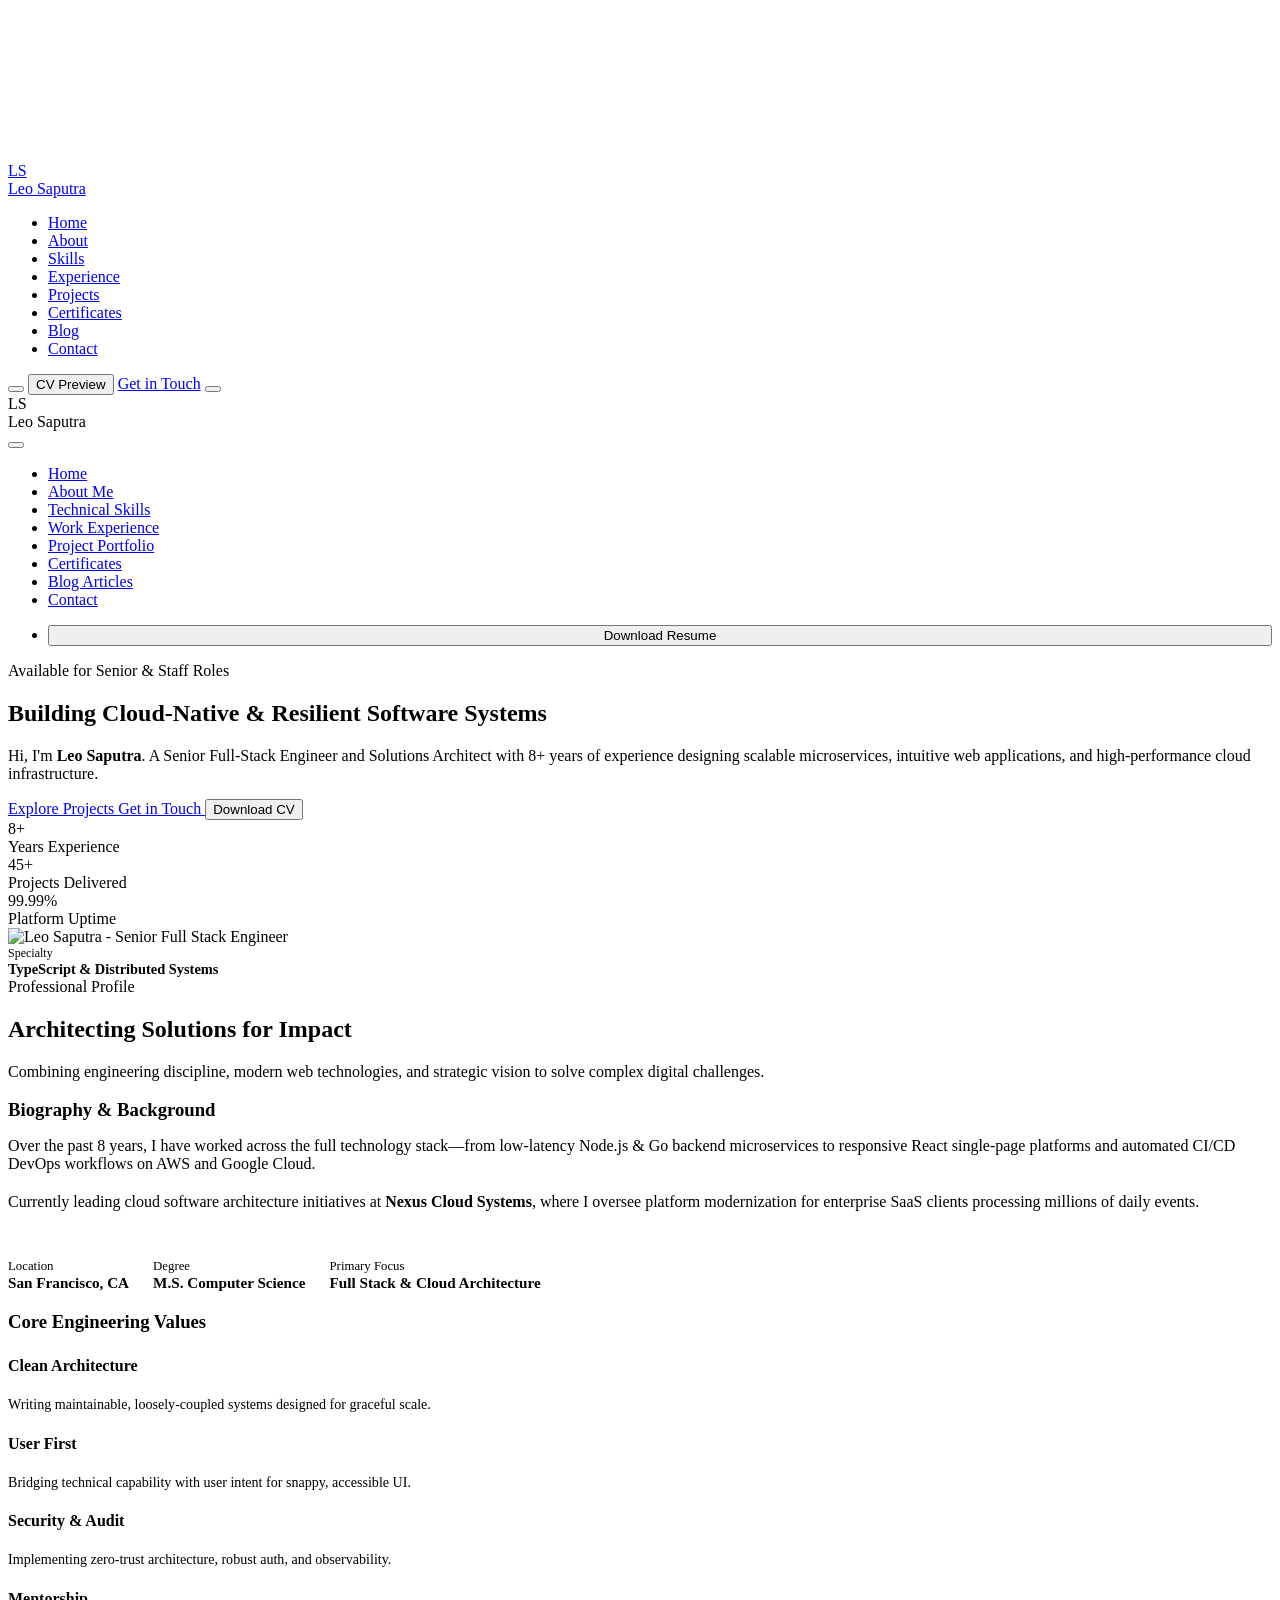
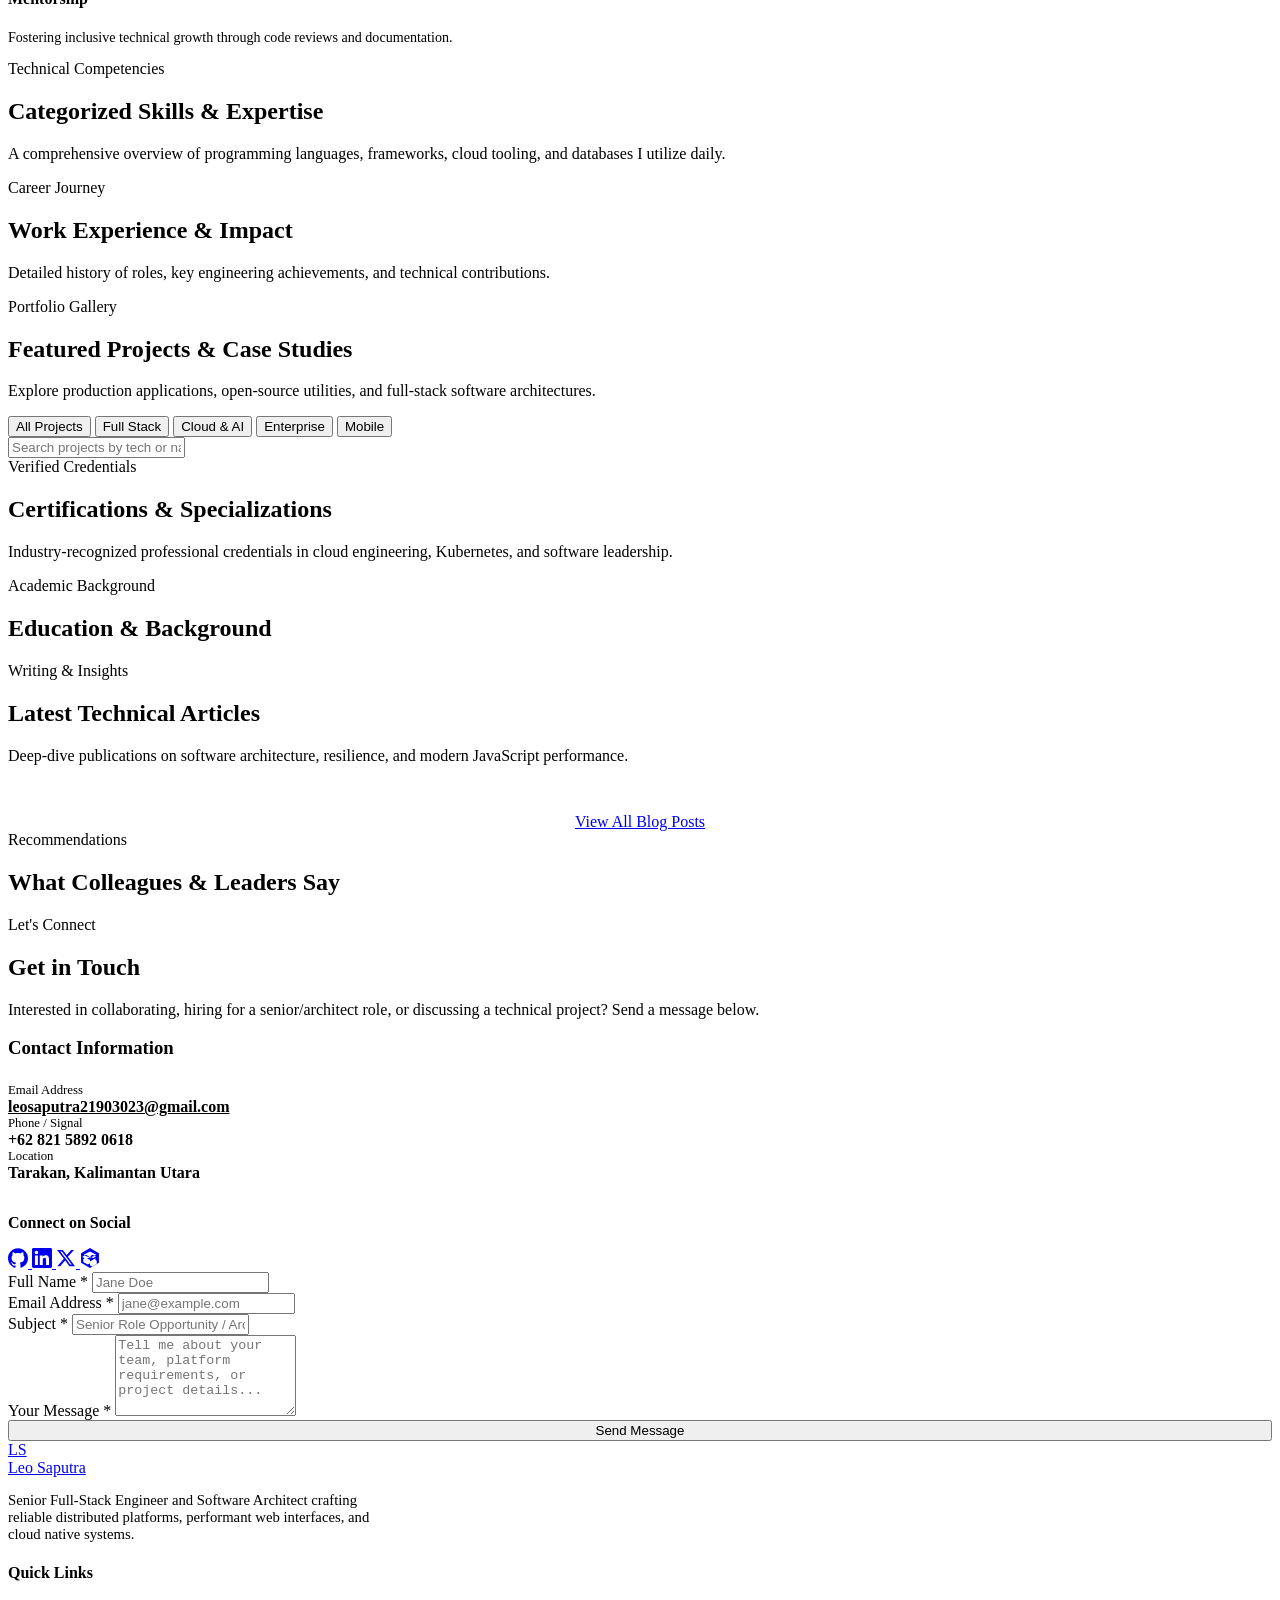
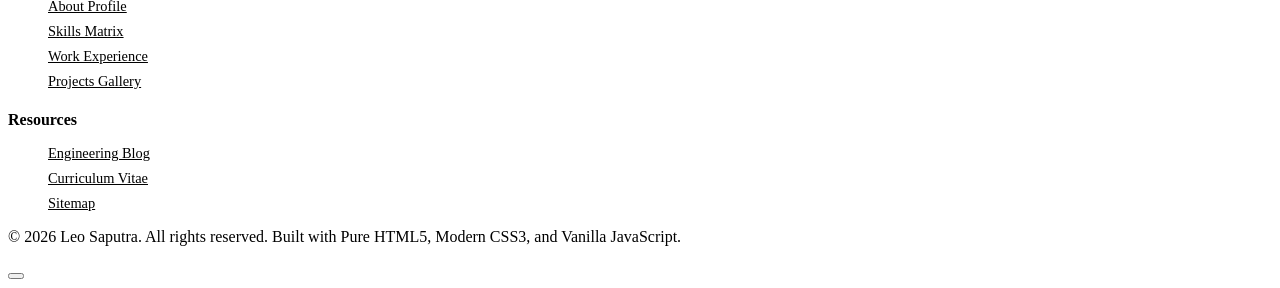
==== index.html @ ad2b2a68 "Add files via upload" ====
<!DOCTYPE html>
<html lang="en">

<head>
  <meta charset="UTF-8" />
  <meta name="viewport" content="width=device-width, initial-scale=1.0" />
  <title>Leo Saputra — Senior Full-Stack Engineer & Solutions Architect</title>

  <meta name="description"
    content="Official professional portfolio of Leo Saputra, Senior Full-Stack Engineer specializing in cloud architecture, TypeScript, React, Node.js, and high-concurrency microservices." />
  <meta name="keywords"
    content="Leo Saputra, Software Architect, Full Stack Developer, TypeScript, React, Node.js, AWS, Cloud Engineer, San Francisco, Portfolio" />
  <meta name="author" content="Leo Saputra" />

  <!-- Open Graph / Social Metadata -->
  <meta property="og:type" content="website" />
  <meta property="og:url" content="https://alexrivera.dev/" />
  <meta property="og:title" content="Leo Saputra — Senior Full-Stack Engineer & Solutions Architect" />
  <meta property="og:description"
    content="Explore technical experience, cloud-native projects, skills matrix, and engineering publications by Leo Saputra." />
  <meta property="og:image"
    content="https://images.unsplash.com/photo-1534528741775-53994a69daeb?auto=format&fit=crop&q=80&w=1200" />

  <!-- Twitter Card Metadata -->
  <meta name="twitter:card" content="summary_large_image" />
  <meta name="twitter:title" content="Leo Saputra — Senior Software Architect" />
  <meta name="twitter:description"
    content="Building resilient cloud-native applications, scalable microservices, and modern web experiences." />

  <!-- Favicon -->
  <link rel="icon" type="image/svg+xml" href="./assets/favicon-DHdA0Glz.svg" />

  <!-- Google Fonts -->
  <link rel="preconnect" href="https://fonts.googleapis.com">
  <link rel="preconnect" href="https://fonts.gstatic.com" crossorigin>
  <link
    href="https://fonts.googleapis.com/css2?family=JetBrains+Mono:wght@400;500;700&family=Plus+Jakarta+Sans:wght@400;500;600;700;800&display=swap"
    rel="stylesheet">

  <!-- Lucide Web Icons -->
  <script src="https://unpkg.com/lucide@latest"></script>

  <!-- Main Stylesheet -->
  <script type="module" crossorigin src="./assets/app-C1uz2vZt.js"></script>
  <link rel="stylesheet" crossorigin href="./assets/app-BwnqIrys.css">
</head>

<body>
  <!-- Ambient Particle Canvas -->
  <canvas id="bg-canvas"></canvas>

  <!-- Navigation Header -->
  <header class="navbar">
    <div class="container nav-container">
      <a href="#home" class="brand-logo">
        <div class="brand-icon">LS</div>
        <span>Leo Saputra</span>
      </a>

      <nav>
        <ul class="nav-links">
          <li><a href="#home" class="nav-link active">Home</a></li>
          <li><a href="#about" class="nav-link">About</a></li>
          <li><a href="#skills" class="nav-link">Skills</a></li>
          <li><a href="#experience" class="nav-link">Experience</a></li>
          <li><a href="#projects" class="nav-link">Projects</a></li>
          <li><a href="#certs" class="nav-link">Certificates</a></li>
          <li><a href="#blog" class="nav-link">Blog</a></li>
          <li><a href="#contact" class="nav-link">Contact</a></li>
        </ul>
      </nav>

      <div class="nav-actions">
        <button class="theme-toggle-btn" id="theme-toggle-btn" aria-label="Toggle Dark/Light Mode">
          <i data-lucide="moon"></i>
        </button>
        <button class="btn btn-outline btn-sm trigger-cv-modal">
          <i data-lucide="file-text"></i> CV Preview
        </button>
        <a href="#contact" class="btn btn-primary btn-sm">Get in Touch</a>
        <button class="mobile-menu-btn" id="mobile-menu-toggle" aria-label="Open Mobile Navigation Menu">
          <i data-lucide="menu"></i>
        </button>
      </div>
    </div>
  </header>

  <!-- Mobile Drawer Menu -->
  <div class="drawer-overlay" id="drawer-overlay"></div>
  <div class="mobile-nav-drawer" id="mobile-nav-drawer">
    <div class="mobile-nav-header">
      <div class="brand-logo">
        <div class="brand-icon">LS</div>
        <span>Leo Saputra</span>
      </div>
      <button class="mobile-menu-btn" id="close-drawer-btn" aria-label="Close Navigation Menu">
        <i data-lucide="x"></i>
      </button>
    </div>

    <ul class="mobile-nav-links">
      <li><a href="#home">Home</a></li>
      <li><a href="#about">About Me</a></li>
      <li><a href="#skills">Technical Skills</a></li>
      <li><a href="#experience">Work Experience</a></li>
      <li><a href="#projects">Project Portfolio</a></li>
      <li><a href="#certs">Certificates</a></li>
      <li><a href="#blog">Blog Articles</a></li>
      <li><a href="#contact">Contact</a></li>
      <li style="margin-top: 1rem;">
        <button class="btn btn-primary trigger-cv-modal" style="width: 100%;">
          <i data-lucide="download"></i> Download Resume
        </button>
      </li>
    </ul>
  </div>

  <!-- Hero Section -->
  <section id="home" class="hero-section">
    <div class="container hero-grid">
      <div class="hero-content">
        <div class="hero-status-pill">
          <span class="status-dot"></span>
          <span>Available for Senior & Staff Roles</span>
        </div>

        <h1 class="hero-headline">
          Building <span class="gradient-text">Cloud-Native</span> & Resilient Software Systems
        </h1>

        <div class="hero-typewriter">
          <span id="hero-typed"></span><span class="typed-caret"></span>
        </div>

        <p class="hero-subtext">
          Hi, I'm <strong>Leo Saputra</strong>. A Senior Full-Stack Engineer and Solutions Architect with 8+ years of
          experience designing scalable microservices, intuitive web applications, and high-performance cloud
          infrastructure.
        </p>

        <div class="hero-cta-group">
          <a href="#projects" class="btn btn-primary">
            <i data-lucide="layers"></i> Explore Projects
          </a>
          <a href="#contact" class="btn btn-secondary">
            <i data-lucide="mail"></i> Get in Touch
          </a>
          <button class="btn btn-outline trigger-cv-modal">
            <i data-lucide="download"></i> Download CV
          </button>
        </div>

        <div class="hero-stats-row">
          <div>
            <div class="stat-item-number">8+</div>
            <div class="stat-item-label">Years Experience</div>
          </div>
          <div>
            <div class="stat-item-number">45+</div>
            <div class="stat-item-label">Projects Delivered</div>
          </div>
          <div>
            <div class="stat-item-number">99.99%</div>
            <div class="stat-item-label">Platform Uptime</div>
          </div>
        </div>
      </div>

      <div class="hero-avatar-wrapper">
        <div class="hero-avatar-card">
          <img src="images/avatar7.jpg" alt="Leo Saputra - Senior Full Stack Engineer" class="hero-avatar-img" />

          <div class="avatar-badge-floating avatar-badge-2">
            <div class="badge-icon" style="background: var(--gradient-emerald);">
              <i data-lucide="code-2"></i>
            </div>
            <div>
              <div style="font-size: 0.75rem; color: var(--text-muted);">Specialty</div>
              <div style="font-size: 0.9rem; font-weight: 700;">TypeScript & Distributed Systems</div>
            </div>
          </div>
        </div>
      </div>
    </div>
  </section>

  <!-- Tech Marquee -->
  <div class="marquee" id="tech-marquee" aria-hidden="true">
    <div class="marquee-track" id="tech-marquee-track"></div>
  </div>

  <!-- About Section -->
  <section id="about" class="section-padding" style="background: var(--bg-surface);">
    <div class="container">
      <div class="section-header">
        <span class="section-tag"><i data-lucide="user"></i> Professional Profile</span>
        <h2>Architecting Solutions for Impact</h2>
        <p>Combining engineering discipline, modern web technologies, and strategic vision to solve complex digital
          challenges.</p>
      </div>

      <div class="about-grid">
        <div class="about-content-card">
          <h3 style="margin-bottom: 1rem;" class="gradient-text">Biography & Background</h3>
          <p style="margin-bottom: 1.25rem;">
            Over the past 8 years, I have worked across the full technology stack—from low-latency Node.js & Go backend
            microservices to responsive React single-page platforms and automated CI/CD DevOps workflows on AWS and
            Google Cloud.
          </p>
          <p style="margin-bottom: 1.5rem;">
            Currently leading cloud software architecture initiatives at <strong>Nexus Cloud Systems</strong>, where I
            oversee platform modernization for enterprise SaaS clients processing millions of daily events.
          </p>

          <div
            style="display: flex; gap: 1.5rem; flex-wrap: wrap; margin-top: 1.5rem; padding-top: 1.5rem; border-top: 1px solid var(--border-subtle);">
            <div>
              <div style="font-size: 0.8rem; color: var(--text-muted);">Location</div>
              <div style="font-size: 0.95rem; font-weight: 600;">San Francisco, CA</div>
            </div>
            <div>
              <div style="font-size: 0.8rem; color: var(--text-muted);">Degree</div>
              <div style="font-size: 0.95rem; font-weight: 600;">M.S. Computer Science</div>
            </div>
            <div>
              <div style="font-size: 0.8rem; color: var(--text-muted);">Primary Focus</div>
              <div style="font-size: 0.95rem; font-weight: 600;">Full Stack & Cloud Architecture</div>
            </div>
          </div>
        </div>

        <div>
          <h3 style="margin-bottom: 1.5rem;">Core Engineering Values</h3>
          <div class="value-cards-grid">
            <div class="value-card">
              <div class="value-card-icon"><i data-lucide="cpu"></i></div>
              <h4>Clean Architecture</h4>
              <p style="font-size: 0.88rem; margin-top: 0.35rem;">Writing maintainable, loosely-coupled systems designed
                for graceful scale.</p>
            </div>
            <div class="value-card">
              <div class="value-card-icon"><i data-lucide="layout"></i></div>
              <h4>User First</h4>
              <p style="font-size: 0.88rem; margin-top: 0.35rem;">Bridging technical capability with user intent for
                snappy, accessible UI.</p>
            </div>
            <div class="value-card">
              <div class="value-card-icon"><i data-lucide="shield-check"></i></div>
              <h4>Security & Audit</h4>
              <p style="font-size: 0.88rem; margin-top: 0.35rem;">Implementing zero-trust architecture, robust auth, and
                observability.</p>
            </div>
            <div class="value-card">
              <div class="value-card-icon"><i data-lucide="book-open"></i></div>
              <h4>Mentorship</h4>
              <p style="font-size: 0.88rem; margin-top: 0.35rem;">Fostering inclusive technical growth through code
                reviews and documentation.</p>
            </div>
          </div>
        </div>
      </div>
    </div>
  </section>

  <!-- Technical Skills Section -->
  <section id="skills" class="section-padding">
    <div class="container">
      <div class="section-header">
        <span class="section-tag"><i data-lucide="terminal"></i> Technical Competencies</span>
        <h2>Categorized Skills & Expertise</h2>
        <p>A comprehensive overview of programming languages, frameworks, cloud tooling, and databases I utilize daily.
        </p>
      </div>

      <div class="skills-categories-grid" id="skills-categories-grid">
        <!-- Rendered dynamically by experience.js -->
      </div>
    </div>
  </section>

  <!-- Work Experience Timeline Section -->
  <section id="experience" class="section-padding" style="background: var(--bg-surface);">
    <div class="container">
      <div class="section-header">
        <span class="section-tag"><i data-lucide="briefcase"></i> Career Journey</span>
        <h2>Work Experience & Impact</h2>
        <p>Detailed history of roles, key engineering achievements, and technical contributions.</p>
      </div>

      <div class="timeline" id="experience-timeline">
        <!-- Rendered dynamically by experience.js -->
      </div>
    </div>
  </section>

  <!-- Projects Gallery Section -->
  <section id="projects" class="section-padding">
    <div class="container">
      <div class="section-header">
        <span class="section-tag"><i data-lucide="layers"></i> Portfolio Gallery</span>
        <h2>Featured Projects & Case Studies</h2>
        <p>Explore production applications, open-source utilities, and full-stack software architectures.</p>
      </div>

      <div class="skills-controls">
        <div class="projects-filter-bar" id="projects-filter-bar">
          <button class="filter-btn active" data-category="All">All Projects</button>
          <button class="filter-btn" data-category="Full Stack">Full Stack</button>
          <button class="filter-btn" data-category="Cloud & AI">Cloud & AI</button>
          <button class="filter-btn" data-category="Enterprise">Enterprise</button>
          <button class="filter-btn" data-category="Mobile">Mobile</button>
        </div>

        <div class="search-box">
          <i data-lucide="search" class="search-icon"></i>
          <input type="text" id="project-search-input" class="search-input"
            placeholder="Search projects by tech or name..." />
        </div>
      </div>

      <div class="projects-grid" id="projects-grid">
        <!-- Rendered dynamically by projects.js -->
      </div>
    </div>
  </section>

  <!-- Certificates Section -->
  <section id="certs" class="section-padding" style="background: var(--bg-surface);">
    <div class="container">
      <div class="section-header">
        <span class="section-tag"><i data-lucide="award"></i> Verified Credentials</span>
        <h2>Certifications & Specializations</h2>
        <p>Industry-recognized professional credentials in cloud engineering, Kubernetes, and software leadership.</p>
      </div>

      <div class="certs-grid" id="certs-grid">
        <!-- Rendered dynamically by experience.js -->
      </div>
    </div>
  </section>

  <!-- Education History Section -->
  <section id="education" class="section-padding">
    <div class="container">
      <div class="section-header">
        <span class="section-tag"><i data-lucide="graduation-cap"></i> Academic Background</span>
        <h2>Education & Background</h2>
      </div>

      <div class="timeline" id="education-grid" style="max-width: 800px;">
        <!-- Rendered dynamically by experience.js -->
      </div>
    </div>
  </section>

  <!-- Blog Articles Section -->
  <section id="blog" class="section-padding" style="background: var(--bg-surface);">
    <div class="container">
      <div class="section-header">
        <span class="section-tag"><i data-lucide="book-open"></i> Writing & Insights</span>
        <h2>Latest Technical Articles</h2>
        <p>Deep-dive publications on software architecture, resilience, and modern JavaScript performance.</p>
      </div>

      <div class="blog-grid" id="blog-grid">
        <!-- Rendered dynamically by blog.js -->
      </div>

      <div style="text-align: center; margin-top: 3rem;">
        <a href="blog.html" class="btn btn-outline">
          View All Blog Posts <i data-lucide="arrow-right"></i>
        </a>
      </div>
    </div>
  </section>

  <!-- Testimonials Section -->
  <section class="section-padding">
    <div class="container">
      <div class="section-header">
        <span class="section-tag"><i data-lucide="message-square"></i> Recommendations</span>
        <h2>What Colleagues & Leaders Say</h2>
      </div>

      <div id="testimonials-container" class="testimonials-slider">
        <!-- Rendered dynamically by main.js -->
      </div>
    </div>
  </section>

  <!-- Contact Section -->
  <section id="contact" class="section-padding" style="background: var(--bg-surface);">
    <div class="container">
      <div class="section-header">
        <span class="section-tag"><i data-lucide="mail"></i> Let's Connect</span>
        <h2>Get in Touch</h2>
        <p>Interested in collaborating, hiring for a senior/architect role, or discussing a technical project? Send a
          message below.</p>
      </div>

      <div class="contact-grid">
        <div class="contact-info-card">
          <h3 style="margin-bottom: 1.5rem;" class="gradient-text">Contact Information</h3>

          <div class="contact-item">
            <div class="contact-icon-box"><i data-lucide="mail"></i></div>
            <div>
              <div style="font-size: 0.8rem; color: var(--text-muted);">Email Address</div>
              <a href="mailto:leosaputra21903023@gmail.com"
                style="font-weight: 600; color: var(--text-primary);">leosaputra21903023@gmail.com</a>
            </div>
          </div>

          <div class="contact-item">
            <div class="contact-icon-box"><i data-lucide="phone"></i></div>
            <div>
              <div style="font-size: 0.8rem; color: var(--text-muted);">Phone / Signal</div>
              <div style="font-weight: 600;">+62 821 5892 0618</div>
            </div>
          </div>

          <div class="contact-item">
            <div class="contact-icon-box"><i data-lucide="map-pin"></i></div>
            <div>
              <div style="font-size: 0.8rem; color: var(--text-muted);">Location</div>
              <div style="font-weight: 600;">Tarakan, Kalimantan Utara</div>
            </div>
          </div>

          <h4 style="margin: 2rem 0 1rem 0;">Connect on Social</h4>
          <div class="footer-socials">
            <a href="https://github.com/alexrivera-dev" target="_blank" rel="noopener noreferrer"
              class="social-icon-btn" aria-label="GitHub Profile">
              <svg xmlns="http://www.w3.org/2000/svg" width="20" height="20" viewBox="0 0 24 24" fill="currentColor"
                aria-hidden="true">
                <path
                  d="M12 .297c-6.63 0-12 5.373-12 12 0 5.303 3.438 9.8 8.205 11.385.6.113.82-.258.82-.577 0-.285-.01-1.04-.015-2.04-3.338.724-4.042-1.61-4.042-1.61C4.422 18.07 3.633 17.7 3.633 17.7c-1.087-.744.084-.729.084-.729 1.205.084 1.838 1.236 1.838 1.236 1.07 1.835 2.809 1.305 3.495.998.108-.776.417-1.305.76-1.605-2.665-.3-5.466-1.332-5.466-5.93 0-1.31.465-2.38 1.235-3.22-.135-.303-.54-1.523.105-3.176 0 0 1.005-.322 3.3 1.23.96-.267 1.98-.399 3-.405 1.02.006 2.04.138 3 .405 2.28-1.552 3.285-1.23 3.285-1.23.645 1.653.24 2.873.12 3.176.765.84 1.23 1.91 1.23 3.22 0 4.61-2.805 5.625-5.475 5.92.42.36.81 1.096.81 2.22 0 1.606-.015 2.896-.015 3.286 0 .315.21.69.825.57C20.565 22.092 24 17.592 24 12.297c0-6.627-5.373-12-12-12" />
              </svg>
            </a>
            <a href="https://linkedin.com/in/alexrivera-architect" target="_blank" rel="noopener noreferrer"
              class="social-icon-btn" aria-label="LinkedIn Profile">
              <svg xmlns="http://www.w3.org/2000/svg" width="20" height="20" viewBox="0 0 24 24" fill="currentColor"
                aria-hidden="true">
                <path
                  d="M20.447 20.452h-3.554v-5.569c0-1.328-.027-3.037-1.852-3.037-1.853 0-2.136 1.445-2.136 2.939v5.667H9.351V9h3.414v1.561h.046c.477-.9 1.637-1.85 3.37-1.85 3.601 0 4.267 2.37 4.267 5.455v6.286zM5.337 7.433c-1.144 0-2.063-.926-2.063-2.065 0-1.138.92-2.063 2.063-2.063 1.14 0 2.064.925 2.064 2.063 0 1.139-.925 2.065-2.064 2.065zm1.782 13.019H3.555V9h3.564v11.452zM22.225 0H1.771C.792 0 0 .774 0 1.729v20.542C0 23.227.792 24 1.771 24h20.451C23.2 24 24 23.227 24 22.271V1.729C24 .774 23.2 0 22.225 0z" />
              </svg>
            </a>
            <a href="https://twitter.com/alexrivera_code" target="_blank" rel="noopener noreferrer"
              class="social-icon-btn" aria-label="Twitter Profile">
              <svg xmlns="http://www.w3.org/2000/svg" width="20" height="20" viewBox="0 0 24 24" fill="currentColor"
                aria-hidden="true">
                <path
                  d="M18.244 2.25h3.308l-7.227 8.26 8.502 11.24H16.17l-5.214-6.817L4.99 21.75H1.68l7.73-8.835L1.254 2.25H8.08l4.713 6.231zm-1.161 17.52h1.833L7.084 4.126H5.117z" />
              </svg>
            </a>
            <a href="https://codepen.io/alexrivera" target="_blank" rel="noopener noreferrer"
              class="social-icon-btn" aria-label="CodePen Profile">
              <svg xmlns="http://www.w3.org/2000/svg" width="20" height="20" viewBox="0 0 24 24" fill="currentColor"
                aria-hidden="true">
                <path
                  d="M12 0l10.727 6.21v11.58L12 24 1.273 17.79V6.21L12 0zm0 4.06L4.52 8.06l2.568 1.5L12 11.56l4.912-2 2.568-1.5L12 4.06zM5.458 12.25L3.9 13.06v3.68l5.464 3.16 2.636-1.54v-4.38L5.458 12.25zm13.084 0l-6.542 3.98v4.38l2.636 1.54 5.464-3.16v-3.68l-1.558-.8zM19.23 10.52l-1.568-.9-2.68-1.55-2.982 1.82 3.63 2.21 3.6-1.58zM7.018 8.07l-2.68 1.55-1.568.9 1.63 1.06 3.63 1.58 3.63-2.21-2.982-1.82z" />
              </svg>
            </a>
          </div>
        </div>

        <div class="contact-form-card">
          <form id="contact-form" novalidate>
            <div class="form-group">
              <label for="contact-name" class="form-label">Full Name *</label>
              <input type="text" id="contact-name" class="form-control" placeholder="Jane Doe" required />
              <div class="form-error-text" id="name-error"></div>
            </div>

            <div class="form-group">
              <label for="contact-email" class="form-label">Email Address *</label>
              <input type="email" id="contact-email" class="form-control" placeholder="jane@example.com" required />
              <div class="form-error-text" id="email-error"></div>
            </div>

            <div class="form-group">
              <label for="contact-subject" class="form-label">Subject *</label>
              <input type="text" id="contact-subject" class="form-control"
                placeholder="Senior Role Opportunity / Architectural Consultation" required />
              <div class="form-error-text" id="subject-error"></div>
            </div>

            <div class="form-group">
              <label for="contact-message" class="form-label">Your Message *</label>
              <textarea id="contact-message" class="form-control" rows="5"
                placeholder="Tell me about your team, platform requirements, or project details..." required></textarea>
              <div class="form-error-text" id="message-error"></div>
            </div>

            <button type="submit" class="btn btn-primary" style="width: 100%;">
              <i data-lucide="send"></i> Send Message
            </button>
          </form>
        </div>
      </div>
    </div>
  </section>

  <!-- Footer -->
  <footer class="footer">
    <div class="container">
      <div class="footer-grid">
        <div>
          <a href="#home" class="brand-logo" style="margin-bottom: 1rem;">
            <div class="brand-icon">LS</div>
            <span>Leo Saputra</span>
          </a>
          <p style="font-size: 0.92rem; max-width: 380px;">
            Senior Full-Stack Engineer and Software Architect crafting reliable distributed platforms, performant web
            interfaces, and cloud native systems.
          </p>
        </div>

        <div>
          <h4 style="margin-bottom: 1rem;">Quick Links</h4>
          <ul style="list-style: none; display: flex; flex-direction: column; gap: 0.5rem; font-size: 0.9rem;">
            <li><a href="#about" style="color: var(--text-secondary);">About Profile</a></li>
            <li><a href="#skills" style="color: var(--text-secondary);">Skills Matrix</a></li>
            <li><a href="#experience" style="color: var(--text-secondary);">Work Experience</a></li>
            <li><a href="#projects" style="color: var(--text-secondary);">Projects Gallery</a></li>
          </ul>
        </div>

        <div>
          <h4 style="margin-bottom: 1rem;">Resources</h4>
          <ul style="list-style: none; display: flex; flex-direction: column; gap: 0.5rem; font-size: 0.9rem;">
            <li><a href="blog.html" style="color: var(--text-secondary);">Engineering Blog</a></li>
            <li><a href="#" class="trigger-cv-modal" style="color: var(--text-secondary);">Curriculum Vitae</a></li>
            <li><a href="sitemap.xml" style="color: var(--text-secondary);">Sitemap</a></li>
          </ul>
        </div>
      </div>

      <div class="footer-bottom">
        <p>© 2026 Leo Saputra. All rights reserved. Built with Pure HTML5, Modern CSS3, and Vanilla JavaScript.</p>
      </div>
    </div>
  </footer>

  <!-- Application Modules -->
  <div id="scroll-progress"></div>
  <button id="back-to-top" aria-label="Back to top"><i data-lucide="arrow-up"></i></button>
  <div id="cursor-glow" aria-hidden="true"></div>
</body>

</html>
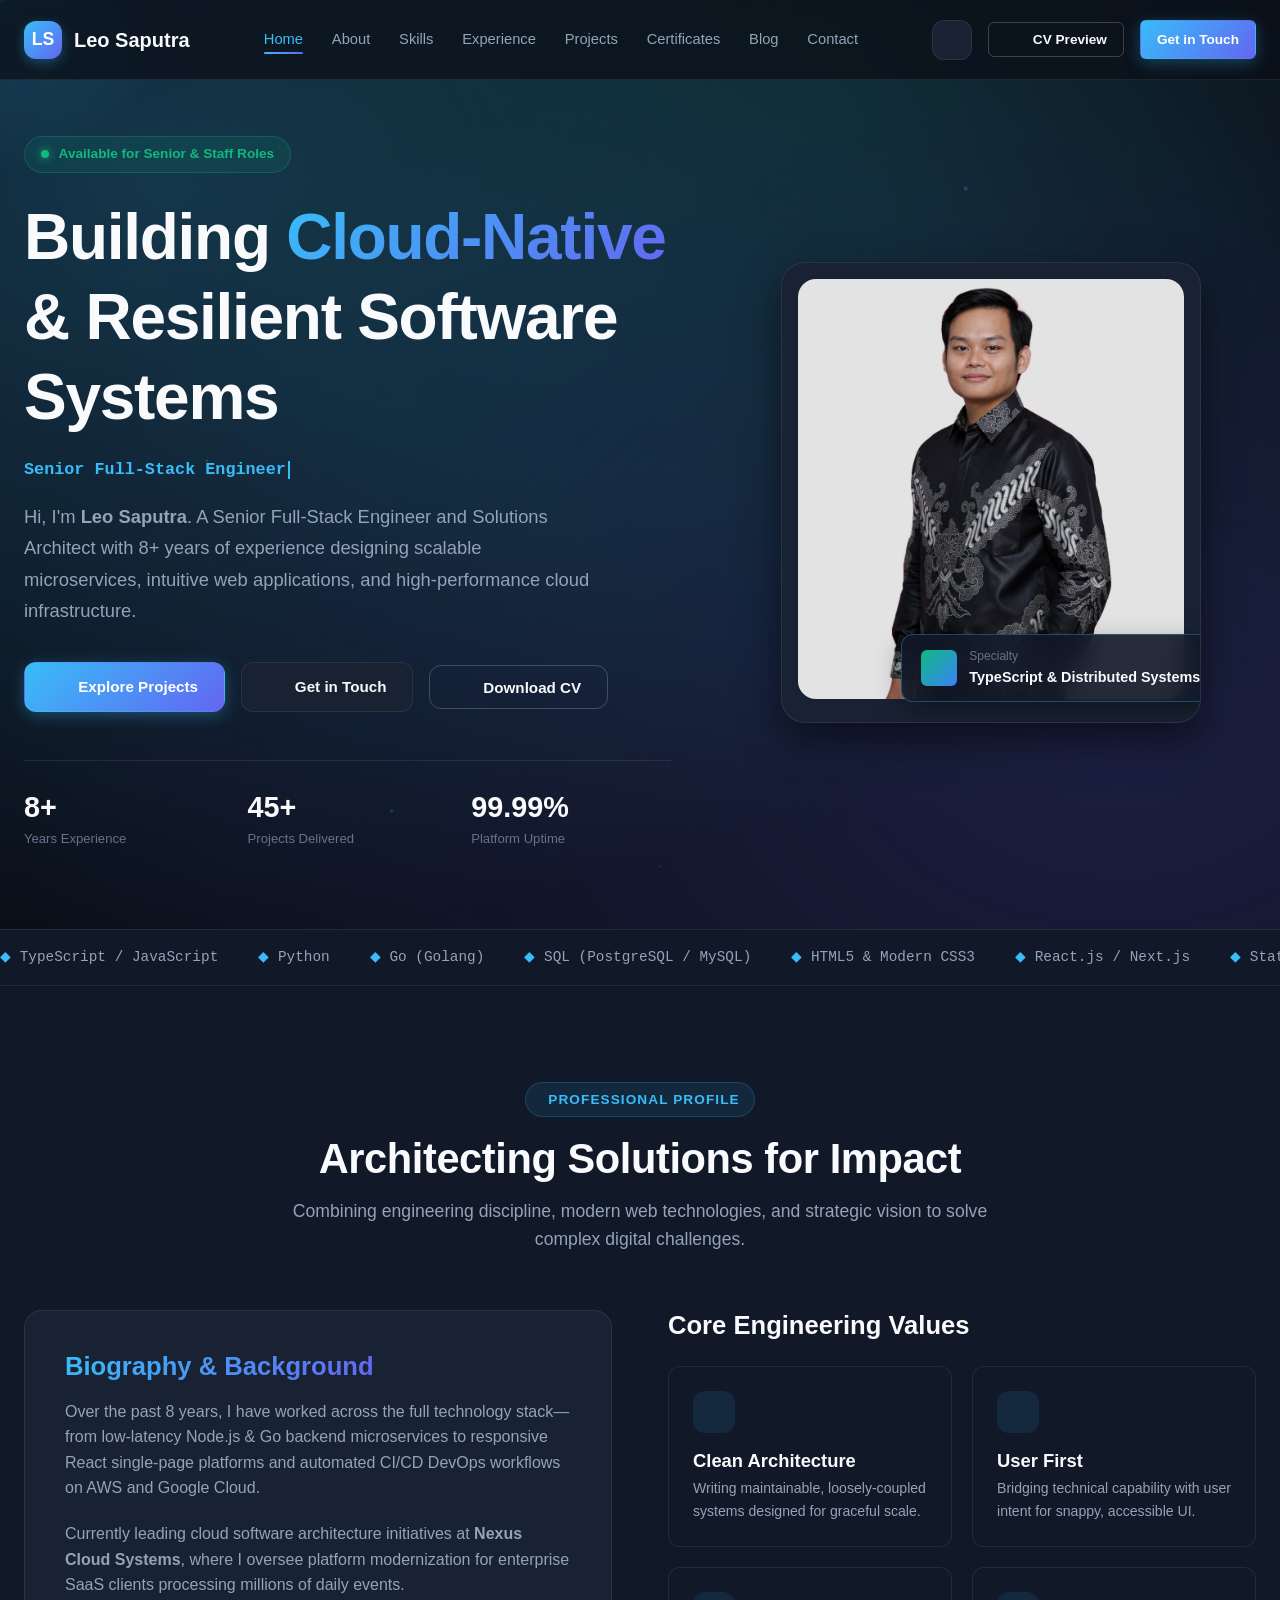
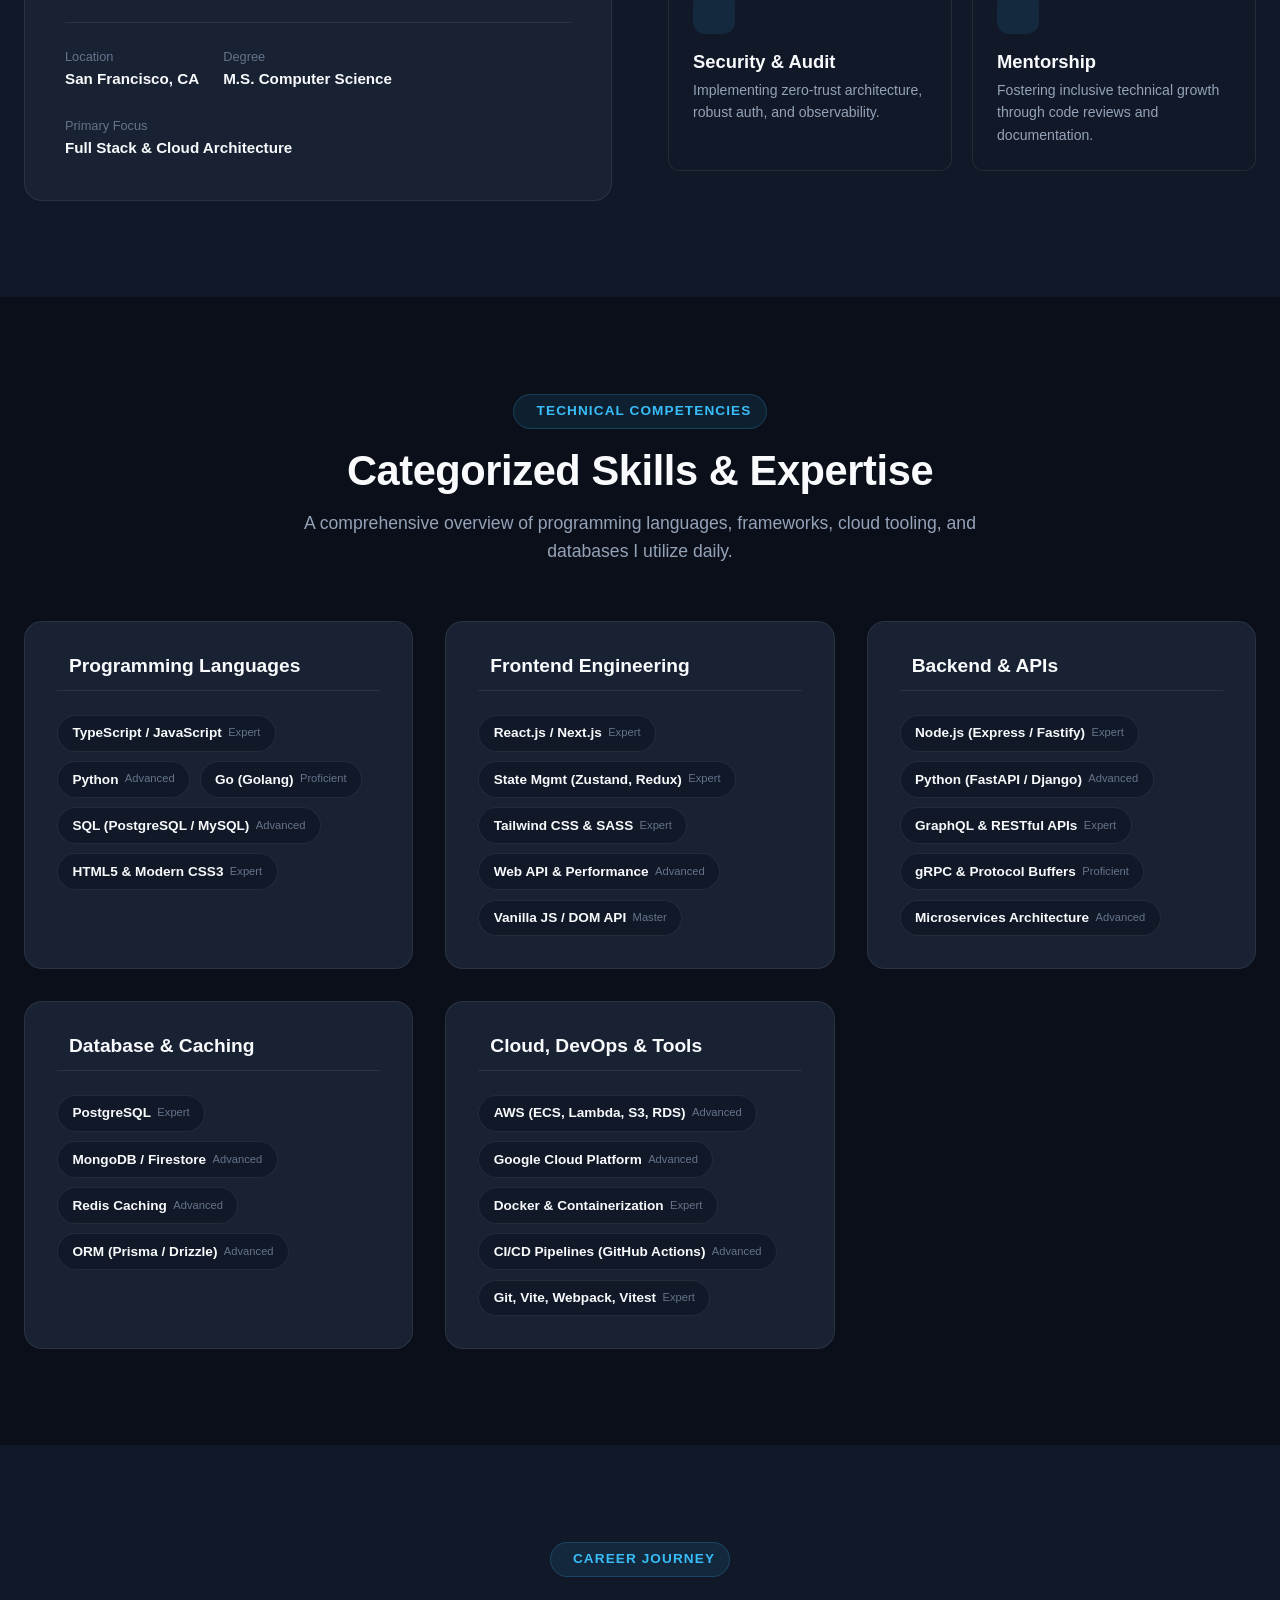
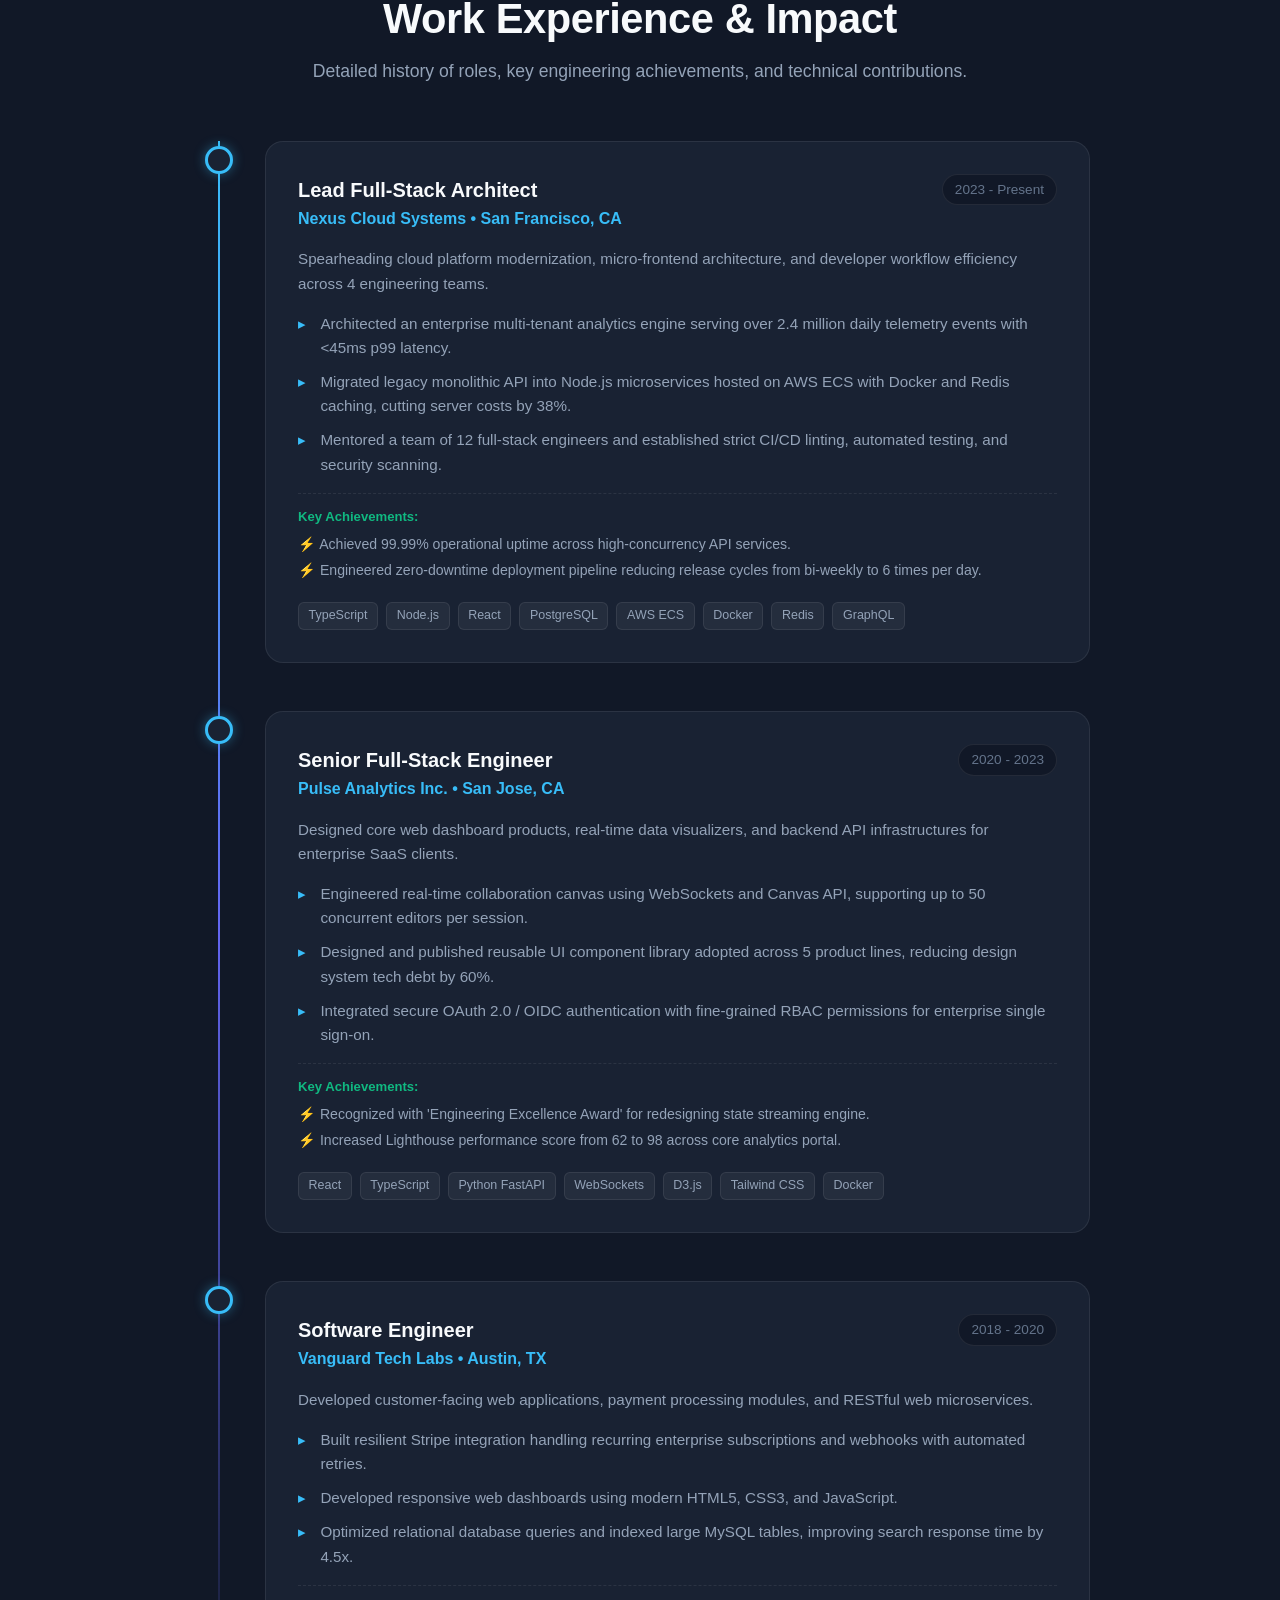
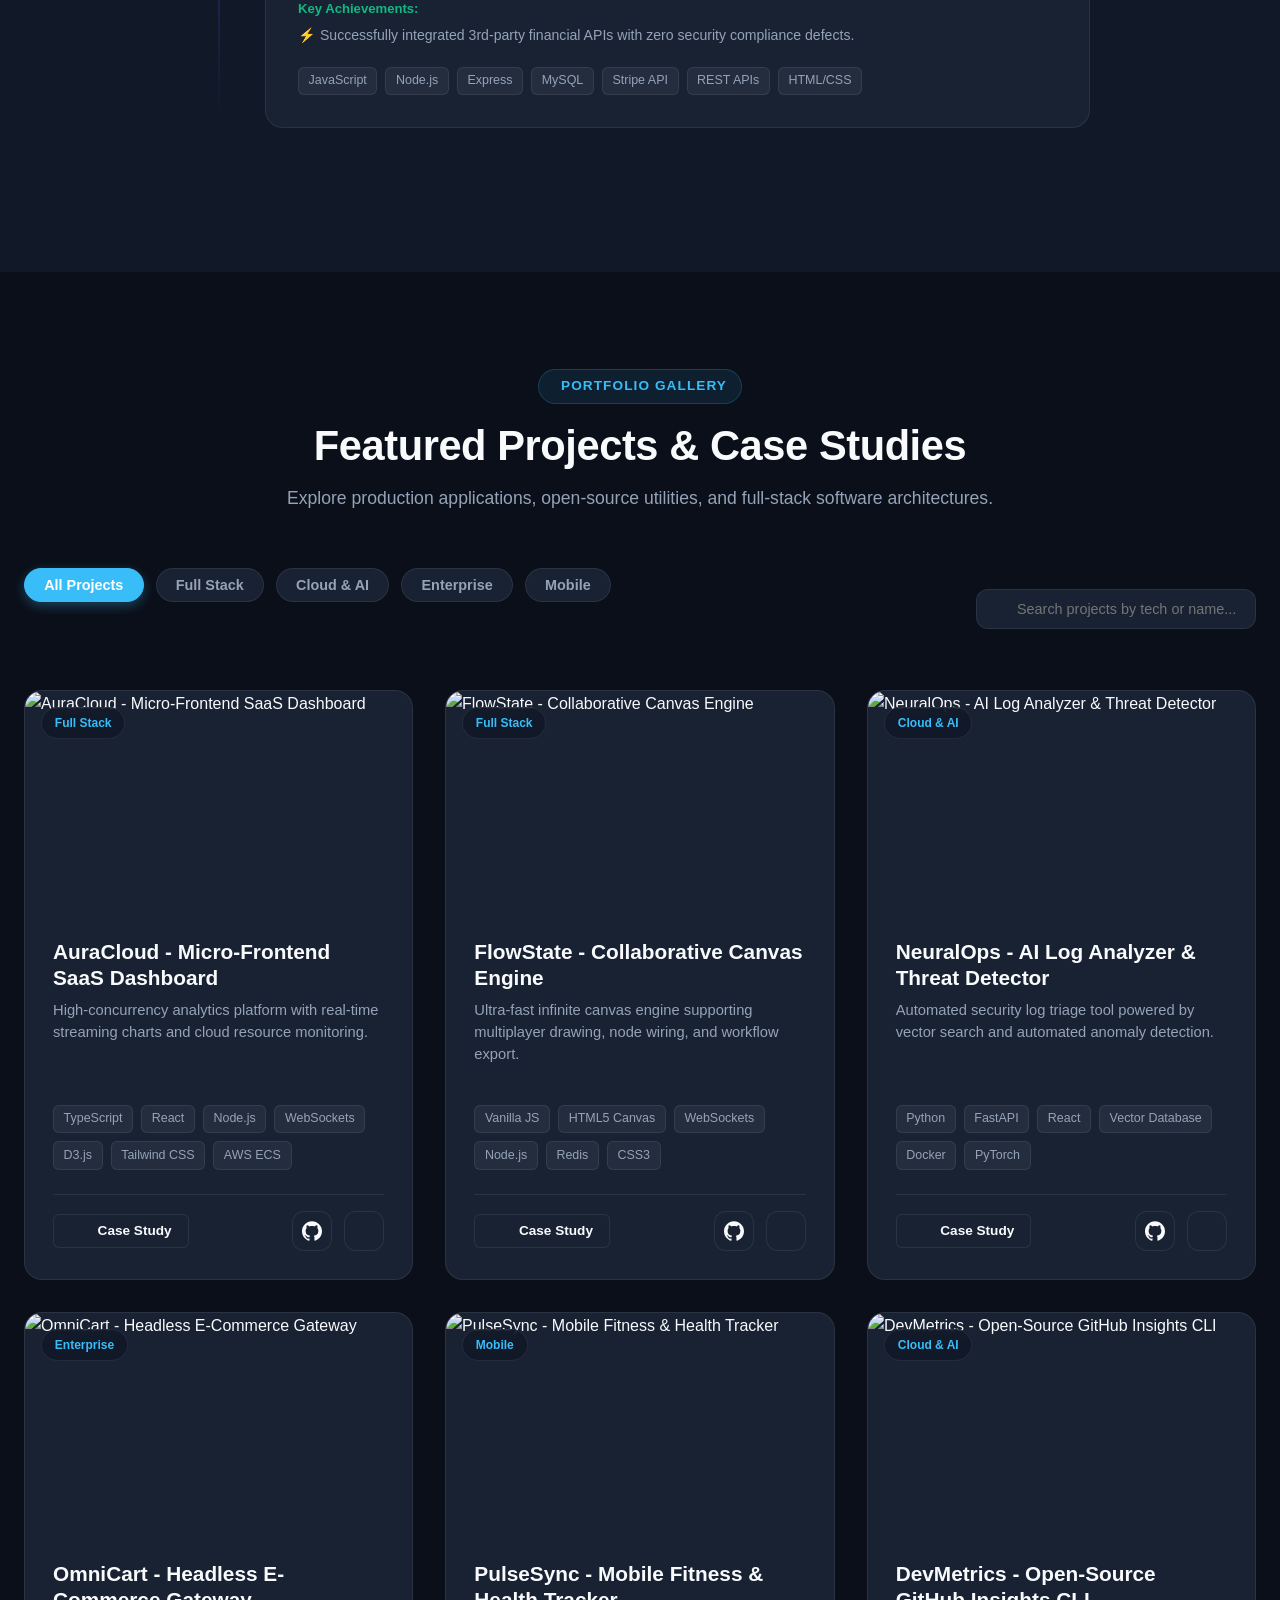
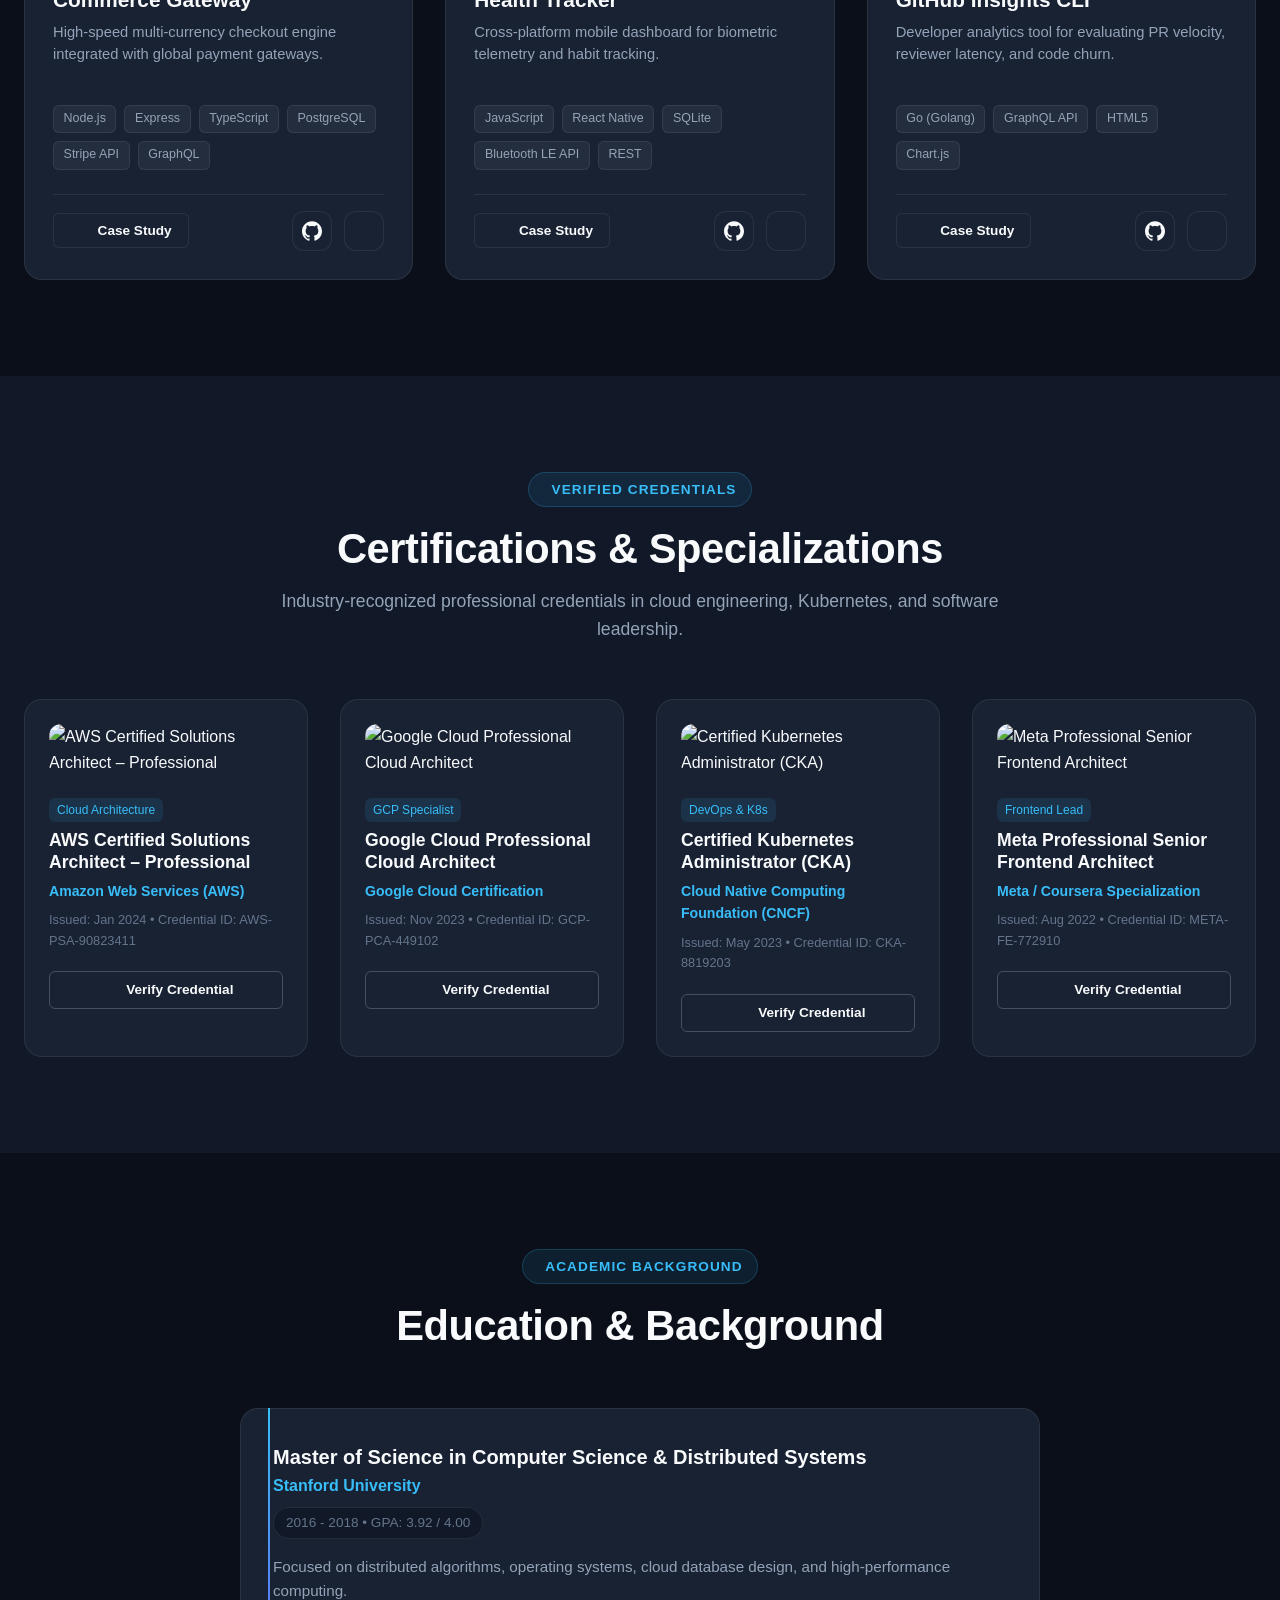
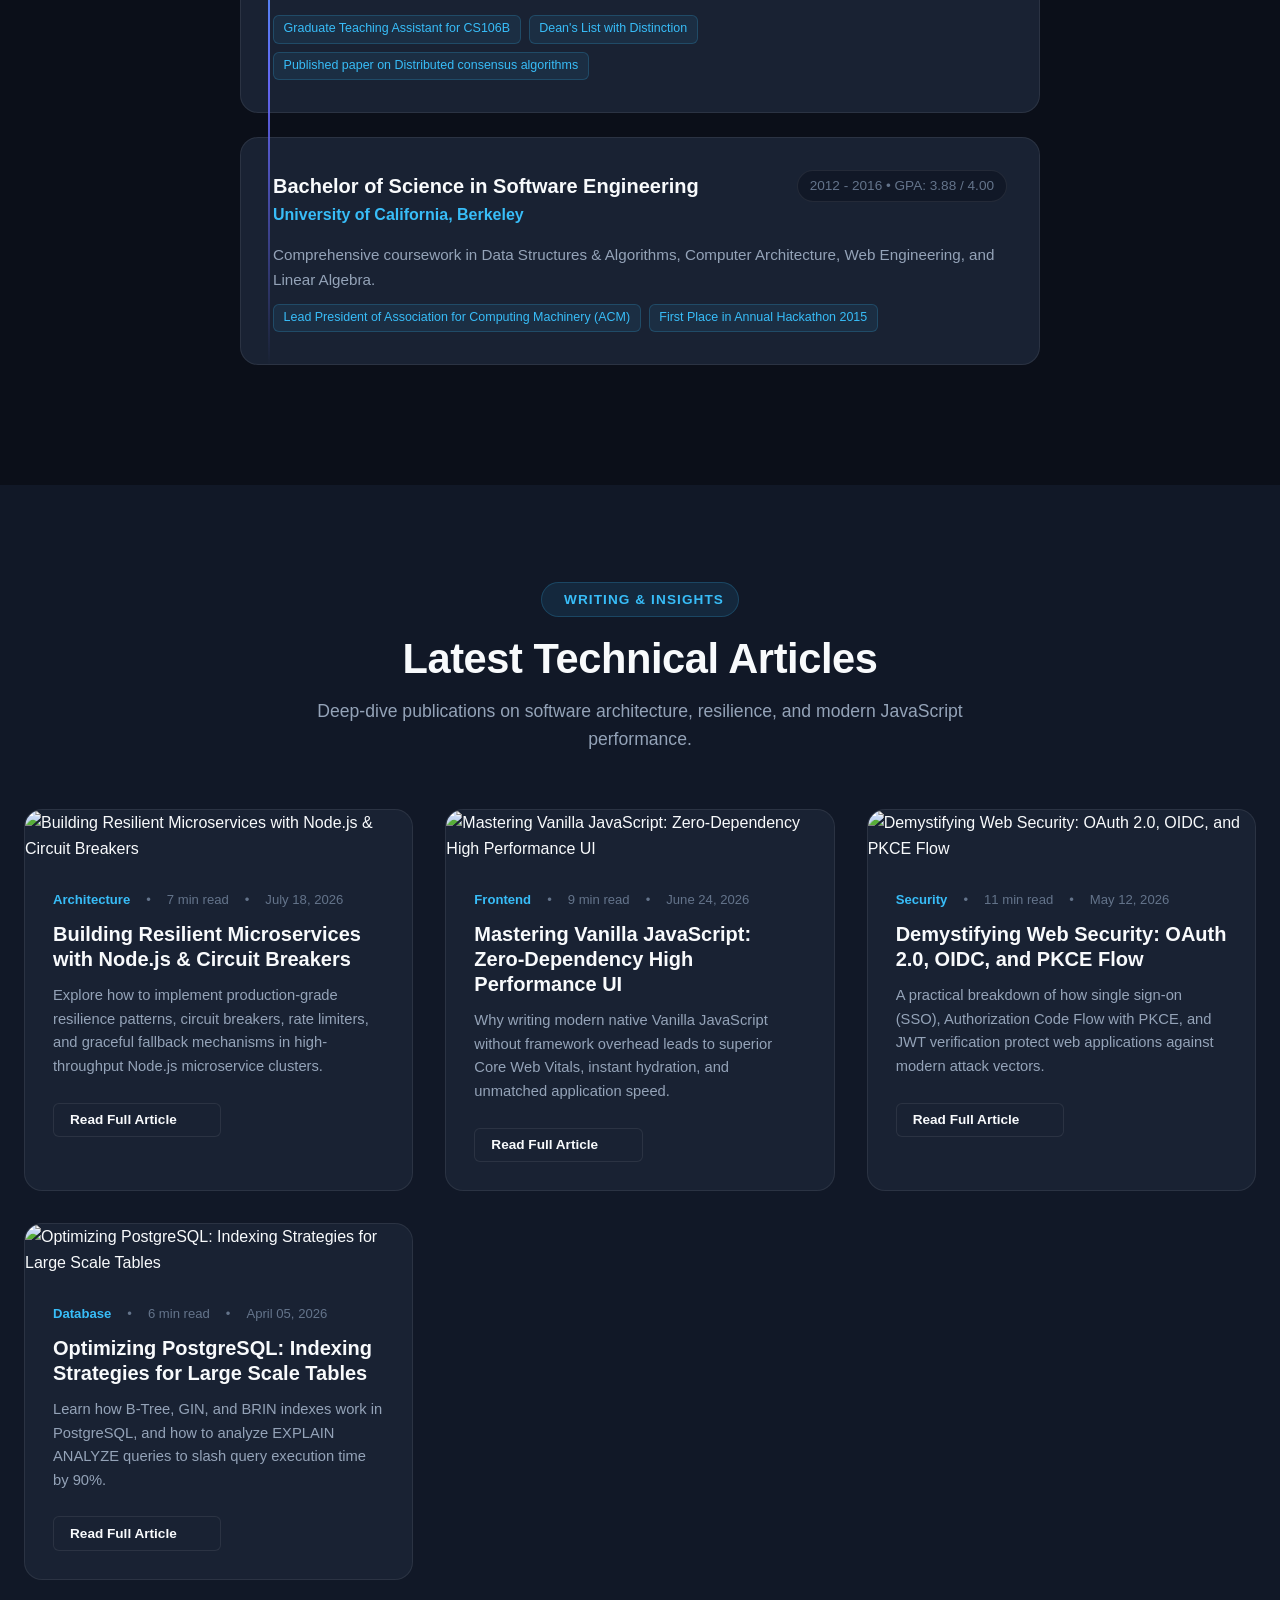
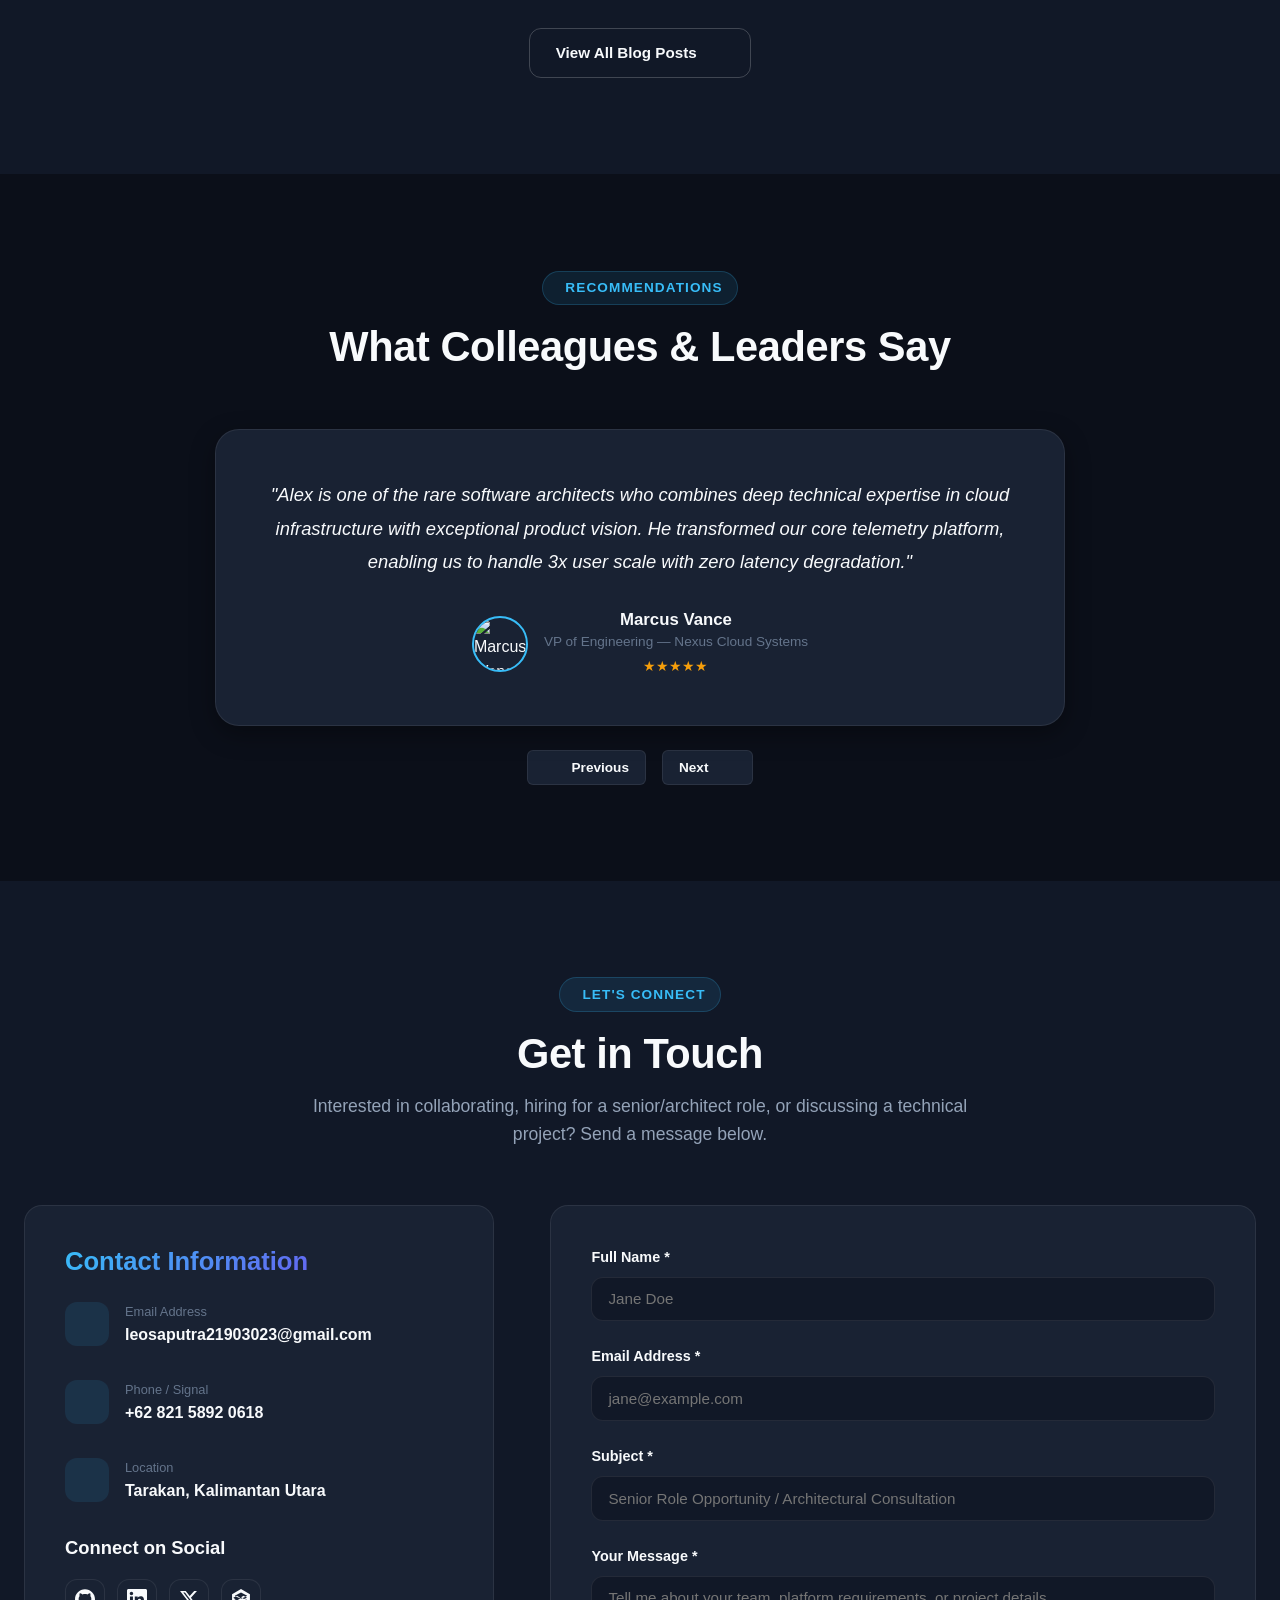
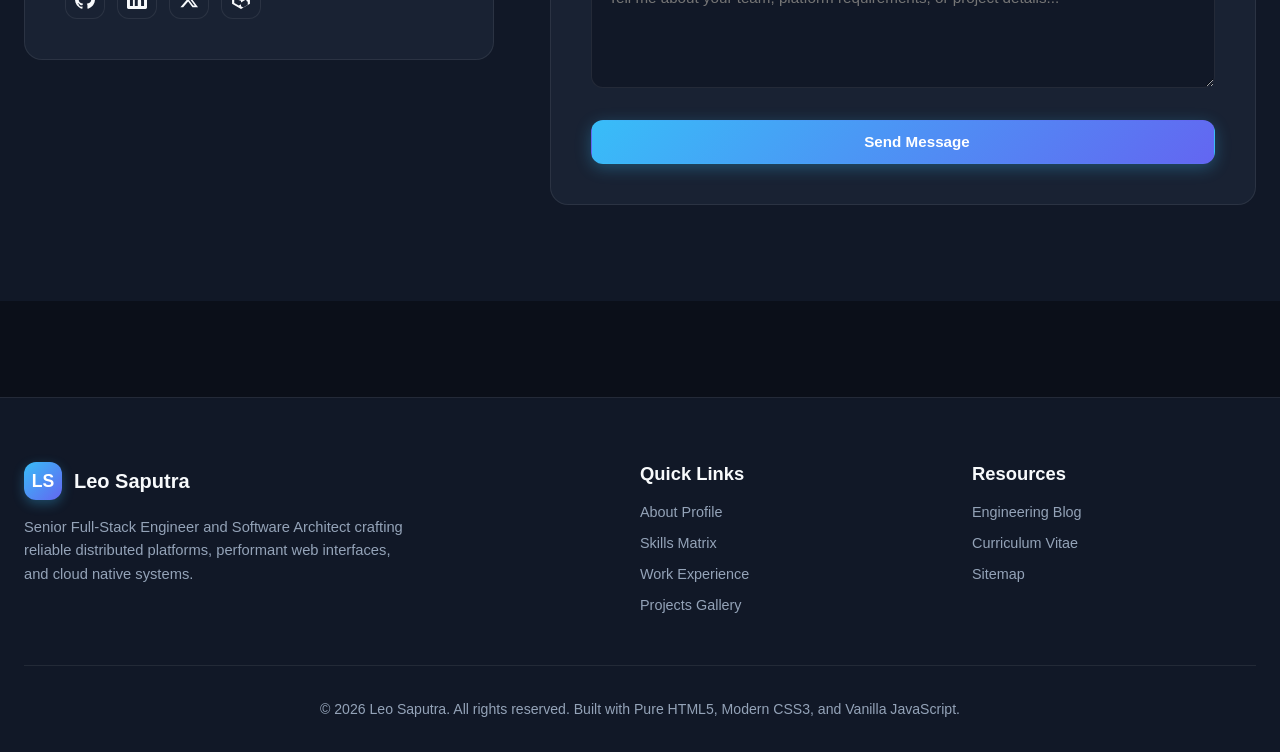
==== commit 064e4e38: "Add files via upload Update detail" ====
--- a/index.html
+++ b/index.html
@@ -14,7 +14,7 @@
 
   <!-- Open Graph / Social Metadata -->
   <meta property="og:type" content="website" />
-  <meta property="og:url" content="https://alexrivera.dev/" />
+  <meta property="og:url" content="https://leosaputra-219.github.io/portfolio/" />
   <meta property="og:title" content="Leo Saputra — Senior Full-Stack Engineer & Solutions Architect" />
   <meta property="og:description"
     content="Explore technical experience, cloud-native projects, skills matrix, and engineering publications by Leo Saputra." />
@@ -41,7 +41,7 @@
   <script src="https://unpkg.com/lucide@latest"></script>
 
   <!-- Main Stylesheet -->
-  <script type="module" crossorigin src="./assets/app-C1uz2vZt.js"></script>
+  <script type="module" crossorigin src="./assets/app-RhUUYE1d.js"></script>
   <link rel="stylesheet" crossorigin href="./assets/app-BwnqIrys.css">
 </head>
 
@@ -429,7 +429,7 @@
 
           <h4 style="margin: 2rem 0 1rem 0;">Connect on Social</h4>
           <div class="footer-socials">
-            <a href="https://github.com/alexrivera-dev" target="_blank" rel="noopener noreferrer"
+            <a href="https://github.com/leosaputra-219" target="_blank" rel="noopener noreferrer"
               class="social-icon-btn" aria-label="GitHub Profile">
               <svg xmlns="http://www.w3.org/2000/svg" width="20" height="20" viewBox="0 0 24 24" fill="currentColor"
                 aria-hidden="true">
@@ -437,7 +437,7 @@
                   d="M12 .297c-6.63 0-12 5.373-12 12 0 5.303 3.438 9.8 8.205 11.385.6.113.82-.258.82-.577 0-.285-.01-1.04-.015-2.04-3.338.724-4.042-1.61-4.042-1.61C4.422 18.07 3.633 17.7 3.633 17.7c-1.087-.744.084-.729.084-.729 1.205.084 1.838 1.236 1.838 1.236 1.07 1.835 2.809 1.305 3.495.998.108-.776.417-1.305.76-1.605-2.665-.3-5.466-1.332-5.466-5.93 0-1.31.465-2.38 1.235-3.22-.135-.303-.54-1.523.105-3.176 0 0 1.005-.322 3.3 1.23.96-.267 1.98-.399 3-.405 1.02.006 2.04.138 3 .405 2.28-1.552 3.285-1.23 3.285-1.23.645 1.653.24 2.873.12 3.176.765.84 1.23 1.91 1.23 3.22 0 4.61-2.805 5.625-5.475 5.92.42.36.81 1.096.81 2.22 0 1.606-.015 2.896-.015 3.286 0 .315.21.69.825.57C20.565 22.092 24 17.592 24 12.297c0-6.627-5.373-12-12-12" />
               </svg>
             </a>
-            <a href="https://linkedin.com/in/alexrivera-architect" target="_blank" rel="noopener noreferrer"
+            <a href="#" target="_blank" rel="noopener noreferrer"
               class="social-icon-btn" aria-label="LinkedIn Profile">
               <svg xmlns="http://www.w3.org/2000/svg" width="20" height="20" viewBox="0 0 24 24" fill="currentColor"
                 aria-hidden="true">
@@ -445,7 +445,7 @@
                   d="M20.447 20.452h-3.554v-5.569c0-1.328-.027-3.037-1.852-3.037-1.853 0-2.136 1.445-2.136 2.939v5.667H9.351V9h3.414v1.561h.046c.477-.9 1.637-1.85 3.37-1.85 3.601 0 4.267 2.37 4.267 5.455v6.286zM5.337 7.433c-1.144 0-2.063-.926-2.063-2.065 0-1.138.92-2.063 2.063-2.063 1.14 0 2.064.925 2.064 2.063 0 1.139-.925 2.065-2.064 2.065zm1.782 13.019H3.555V9h3.564v11.452zM22.225 0H1.771C.792 0 0 .774 0 1.729v20.542C0 23.227.792 24 1.771 24h20.451C23.2 24 24 23.227 24 22.271V1.729C24 .774 23.2 0 22.225 0z" />
               </svg>
             </a>
-            <a href="https://twitter.com/alexrivera_code" target="_blank" rel="noopener noreferrer"
+            <a href="#" target="_blank" rel="noopener noreferrer"
               class="social-icon-btn" aria-label="Twitter Profile">
               <svg xmlns="http://www.w3.org/2000/svg" width="20" height="20" viewBox="0 0 24 24" fill="currentColor"
                 aria-hidden="true">
@@ -453,7 +453,7 @@
                   d="M18.244 2.25h3.308l-7.227 8.26 8.502 11.24H16.17l-5.214-6.817L4.99 21.75H1.68l7.73-8.835L1.254 2.25H8.08l4.713 6.231zm-1.161 17.52h1.833L7.084 4.126H5.117z" />
               </svg>
             </a>
-            <a href="https://codepen.io/alexrivera" target="_blank" rel="noopener noreferrer"
+            <a href="#" target="_blank" rel="noopener noreferrer"
               class="social-icon-btn" aria-label="CodePen Profile">
               <svg xmlns="http://www.w3.org/2000/svg" width="20" height="20" viewBox="0 0 24 24" fill="currentColor"
                 aria-hidden="true">
--- a/assets/app-BwnqIrys.css
+++ b/assets/app-BwnqIrys.css
@@ -0,0 +1 @@
+:root{--bg-main: #0b0f19;--bg-surface: #111827;--bg-card: #192233;--bg-card-hover: #212c42;--bg-elevated: #26334d;--bg-modal: #131b2a;--accent-primary: #38bdf8;--accent-primary-hover: #0284c7;--accent-indigo: #6366f1;--accent-emerald: #10b981;--accent-amber: #f59e0b;--accent-rose: #f43f5e;--gradient-brand: linear-gradient(135deg, #38bdf8 0%, #6366f1 100%);--gradient-emerald: linear-gradient(135deg, #10b981 0%, #3b82f6 100%);--gradient-glow: radial-gradient(circle at center, rgba(56, 189, 248, .12) 0%, rgba(11, 15, 25, 0) 70%);--text-primary: #f8fafc;--text-secondary: #94a3b8;--text-muted: #64748b;--text-accent: #38bdf8;--border-subtle: rgba(255, 255, 255, .08);--border-hover: rgba(56, 189, 248, .3);--border-focus: rgba(56, 189, 248, .6);--shadow-sm: 0 2px 8px rgba(0, 0, 0, .2);--shadow-md: 0 8px 24px rgba(0, 0, 0, .35);--shadow-lg: 0 16px 40px rgba(0, 0, 0, .5);--shadow-glow: 0 0 25px rgba(56, 189, 248, .25);--radius-sm: 6px;--radius-md: 12px;--radius-lg: 18px;--radius-xl: 24px;--radius-full: 9999px;--font-family: "Plus Jakarta Sans", -apple-system, BlinkMacSystemFont, "Segoe UI", Roboto, sans-serif;--font-mono: "JetBrains Mono", monospace;--transition-fast: .2s cubic-bezier(.4, 0, .2, 1);--transition-normal: .3s cubic-bezier(.4, 0, .2, 1);--transition-slow: .5s cubic-bezier(.4, 0, .2, 1);--header-height: 80px;--max-width: 1280px}body.light-theme{--bg-main: #f8fafc;--bg-surface: #ffffff;--bg-card: #f1f5f9;--bg-card-hover: #e2e8f0;--bg-elevated: #cbd5e1;--bg-modal: #ffffff;--text-primary: #0f172a;--text-secondary: #334155;--text-muted: #64748b;--text-accent: #0284c7;--border-subtle: rgba(0, 0, 0, .1);--border-hover: rgba(2, 132, 199, .4);--shadow-md: 0 8px 24px rgba(0, 0, 0, .08);--shadow-lg: 0 16px 40px rgba(0, 0, 0, .12)}*,*:before,*:after{box-sizing:border-box;margin:0;padding:0}html{scroll-behavior:smooth;font-size:16px}body{font-family:var(--font-family);background-color:var(--bg-main);color:var(--text-primary);line-height:1.6;overflow-x:hidden;-webkit-font-smoothing:antialiased;-moz-osx-font-smoothing:grayscale}#bg-canvas{position:fixed;top:0;left:0;width:100vw;height:100vh;pointer-events:none;z-index:0;opacity:.45}.container{width:100%;max-width:var(--max-width);margin:0 auto;padding:0 1.5rem;position:relative;z-index:1}h1,h2,h3,h4,h5,h6{color:var(--text-primary);font-weight:700;line-height:1.25}h1{font-size:clamp(2.5rem,5vw,4rem);letter-spacing:-.02em}h2{font-size:clamp(1.8rem,3.5vw,2.6rem);letter-spacing:-.01em}h3{font-size:clamp(1.25rem,2vw,1.6rem)}h4{font-size:1.15rem}p{color:var(--text-secondary)}a{color:var(--accent-primary);text-decoration:none;transition:color var(--transition-fast)}a:hover{color:var(--accent-primary-hover)}.gradient-text{background:var(--gradient-brand);-webkit-background-clip:text;-webkit-text-fill-color:transparent;display:inline-block}.section-tag{display:inline-flex;align-items:center;gap:.5rem;font-size:.85rem;font-weight:600;text-transform:uppercase;letter-spacing:.08em;color:var(--accent-primary);background:#38bdf81a;padding:.35rem .9rem;border-radius:var(--radius-full);border:1px solid rgba(56,189,248,.2);margin-bottom:1rem}.section-header{text-align:center;max-width:720px;margin:0 auto 3.5rem}.section-header p{margin-top:.75rem;font-size:1.1rem}.btn{display:inline-flex;align-items:center;justify-content:center;gap:.6rem;font-family:var(--font-family);font-size:.95rem;font-weight:600;padding:.75rem 1.6rem;border-radius:var(--radius-md);cursor:pointer;border:1px solid transparent;transition:all var(--transition-normal);white-space:nowrap;-webkit-user-select:none;user-select:none}.btn i,.btn svg{width:18px;height:18px}.btn-primary{background:var(--gradient-brand);color:#fff;box-shadow:0 4px 16px #38bdf84d}.btn-primary:hover{transform:translateY(-2px);box-shadow:0 8px 24px #38bdf873;color:#fff}.btn-secondary{background:var(--bg-card);color:var(--text-primary);border-color:var(--border-subtle)}.btn-secondary:hover{background:var(--bg-card-hover);border-color:var(--border-hover);color:var(--accent-primary);transform:translateY(-2px)}.btn-outline{background:transparent;color:var(--text-primary);border-color:#fff3}.btn-outline:hover{background:#ffffff0d;border-color:var(--accent-primary);color:var(--accent-primary);transform:translateY(-2px)}.btn-sm{padding:.45rem 1rem;font-size:.85rem;border-radius:var(--radius-sm)}.navbar{position:fixed;top:0;left:0;width:100%;height:var(--header-height);z-index:100;transition:all var(--transition-normal);background:#0b0f19bf;backdrop-filter:blur(16px);-webkit-backdrop-filter:blur(16px);border-bottom:1px solid var(--border-subtle)}.navbar.scrolled{height:70px;background:#0b0f19eb;box-shadow:var(--shadow-md)}.nav-container{display:flex;align-items:center;justify-content:space-between;height:100%}.brand-logo{display:flex;align-items:center;gap:.75rem;font-size:1.25rem;font-weight:800;color:var(--text-primary);text-decoration:none}.brand-icon{width:38px;height:38px;border-radius:var(--radius-md);background:var(--gradient-brand);display:flex;align-items:center;justify-content:center;color:#fff;font-weight:800;font-size:1.1rem;box-shadow:0 4px 12px #38bdf84d}.nav-links{display:flex;align-items:center;gap:1.8rem;list-style:none}.nav-link{color:var(--text-secondary);font-size:.92rem;font-weight:500;transition:color var(--transition-fast);position:relative;padding:.4rem 0}.nav-link:hover,.nav-link.active{color:var(--accent-primary)}.nav-link.active:after{content:"";position:absolute;bottom:0;left:0;width:100%;height:2px;background:var(--gradient-brand);border-radius:var(--radius-full)}.nav-actions{display:flex;align-items:center;gap:1rem}.theme-toggle-btn{background:var(--bg-card);border:1px solid var(--border-subtle);color:var(--text-primary);width:40px;height:40px;border-radius:var(--radius-md);display:flex;align-items:center;justify-content:center;cursor:pointer;transition:all var(--transition-fast)}.theme-toggle-btn:hover{background:var(--bg-card-hover);border-color:var(--border-hover);color:var(--accent-primary)}.mobile-menu-btn{display:none;background:transparent;border:none;color:var(--text-primary);font-size:1.5rem;cursor:pointer}.mobile-nav-drawer{position:fixed;top:0;right:-100%;width:80%;max-width:320px;height:100vh;background:var(--bg-surface);z-index:150;padding:2rem 1.5rem;display:flex;flex-direction:column;box-shadow:var(--shadow-lg);transition:right var(--transition-normal);border-left:1px solid var(--border-subtle)}.mobile-nav-drawer.open{right:0}.mobile-nav-header{display:flex;align-items:center;justify-content:space-between;margin-bottom:2rem;padding-bottom:1rem;border-bottom:1px solid var(--border-subtle)}.mobile-nav-links{list-style:none;display:flex;flex-direction:column;gap:1.25rem}.mobile-nav-links a{color:var(--text-primary);font-size:1.1rem;font-weight:600}.drawer-overlay{position:fixed;top:0;left:0;width:100vw;height:100vh;background:#0009;-webkit-backdrop-filter:blur(4px);backdrop-filter:blur(4px);z-index:140;opacity:0;pointer-events:none;transition:opacity var(--transition-normal)}.drawer-overlay.active{opacity:1;pointer-events:auto}.hero-section{padding-top:calc(var(--header-height) + 3.5rem);padding-bottom:5rem;min-height:100vh;display:flex;align-items:center;position:relative}.hero-grid{display:grid;grid-template-columns:1.1fr .9fr;gap:3.5rem;align-items:center}.hero-status-pill{display:inline-flex;align-items:center;gap:.6rem;background:#10b9811a;border:1px solid rgba(16,185,129,.25);padding:.4rem 1rem;border-radius:var(--radius-full);font-size:.85rem;font-weight:600;color:var(--accent-emerald);margin-bottom:1.5rem}.status-dot{width:8px;height:8px;border-radius:50%;background:var(--accent-emerald);box-shadow:0 0 10px var(--accent-emerald);animation:pulseDot 2s infinite}@keyframes pulseDot{0%,to{opacity:1;transform:scale(1)}50%{opacity:.4;transform:scale(1.3)}}.hero-headline{margin-bottom:1.25rem}.hero-subtext{font-size:1.15rem;color:var(--text-secondary);margin-bottom:2.25rem;max-width:580px;line-height:1.7}.hero-cta-group{display:flex;align-items:center;gap:1rem;flex-wrap:wrap;margin-bottom:3rem}.hero-stats-row{display:grid;grid-template-columns:repeat(3,1fr);gap:1.5rem;padding-top:2rem;border-top:1px solid var(--border-subtle)}.stat-item-number{font-size:1.8rem;font-weight:800;color:var(--text-primary);line-height:1}.stat-item-label{font-size:.82rem;color:var(--text-muted);margin-top:.35rem;font-weight:500}.hero-avatar-wrapper{position:relative;display:flex;justify-content:center;align-items:center}.hero-avatar-card{position:relative;width:100%;max-width:420px;border-radius:var(--radius-xl);background:var(--bg-card);border:1px solid var(--border-subtle);padding:1rem;box-shadow:var(--shadow-lg);overflow:hidden}.hero-avatar-img{width:100%;height:420px;object-fit:cover;border-radius:var(--radius-lg);filter:brightness(.95) contrast(1.05)}.avatar-badge-floating{position:absolute;background:#111827e6;-webkit-backdrop-filter:blur(12px);backdrop-filter:blur(12px);border:1px solid var(--border-hover);padding:.75rem 1.2rem;border-radius:var(--radius-md);display:flex;align-items:center;gap:.75rem;box-shadow:var(--shadow-md);z-index:5}.avatar-badge-2{bottom:20px;right:-20px}.badge-icon{width:36px;height:36px;border-radius:var(--radius-sm);background:var(--gradient-brand);display:flex;align-items:center;justify-content:center;color:#fff}.section-padding{padding:6rem 0}.about-grid{display:grid;grid-template-columns:1fr 1fr;gap:3.5rem;align-items:start}.about-content-card{background:var(--bg-card);border:1px solid var(--border-subtle);border-radius:var(--radius-lg);padding:2.5rem}.about-tabs{display:flex;gap:.5rem;margin-bottom:2rem;border-bottom:1px solid var(--border-subtle);padding-bottom:.75rem}.about-tab-btn{background:transparent;border:none;color:var(--text-muted);font-size:.95rem;font-weight:600;padding:.5rem 1rem;cursor:pointer;border-radius:var(--radius-sm);transition:all var(--transition-fast)}.about-tab-btn:hover,.about-tab-btn.active{color:var(--accent-primary);background:#38bdf81a}.tab-content{display:none}.tab-content.active{display:block}.value-cards-grid{display:grid;grid-template-columns:repeat(2,1fr);gap:1.25rem}.value-card{background:var(--bg-surface);border:1px solid var(--border-subtle);padding:1.5rem;border-radius:var(--radius-md);transition:all var(--transition-normal)}.value-card:hover{border-color:var(--border-hover);transform:translateY(-3px);box-shadow:var(--shadow-md)}.value-card-icon{width:42px;height:42px;border-radius:var(--radius-md);background:#38bdf81a;color:var(--accent-primary);display:flex;align-items:center;justify-content:center;margin-bottom:1rem}.skills-controls{display:flex;justify-content:space-between;align-items:center;flex-wrap:wrap;gap:1rem;margin-bottom:2.5rem}.search-box{position:relative;min-width:280px}.search-input{width:100%;background:var(--bg-card);border:1px solid var(--border-subtle);padding:.7rem 1rem .7rem 2.5rem;border-radius:var(--radius-md);color:var(--text-primary);font-size:.9rem;outline:none;transition:border-color var(--transition-fast)}.search-input:focus{border-color:var(--border-focus)}.search-icon{position:absolute;left:.85rem;top:50%;transform:translateY(-50%);color:var(--text-muted)}.skills-categories-grid{display:grid;grid-template-columns:repeat(auto-fit,minmax(350px,1fr));gap:2rem}.skill-category-card{background:var(--bg-card);border:1px solid var(--border-subtle);border-radius:var(--radius-lg);padding:2rem;transition:border-color var(--transition-normal)}.skill-category-card:hover{border-color:var(--border-hover)}.skill-category-header{display:flex;align-items:center;gap:.75rem;margin-bottom:1.5rem;padding-bottom:.75rem;border-bottom:1px solid var(--border-subtle)}.skill-category-header h3{font-size:1.2rem}.skill-tags{display:flex;flex-wrap:wrap;gap:.6rem}.skill-chip{display:inline-flex;align-items:center;gap:.4rem;background:var(--bg-surface);border:1px solid var(--border-subtle);border-radius:var(--radius-full);padding:.4rem .9rem;font-size:.85rem;font-weight:600;color:var(--text-primary);transition:border-color var(--transition-fast),color var(--transition-fast)}.skill-chip:hover{border-color:var(--border-hover);color:var(--accent-primary)}.chip-badge{font-size:.7rem;font-weight:500;color:var(--text-muted)}.skill-badge{font-size:.75rem;color:var(--accent-primary);background:#38bdf81a;padding:.15rem .5rem;border-radius:var(--radius-sm);font-weight:500}.timeline-toggle-bar{display:flex;justify-content:center;gap:1rem;margin-bottom:3rem}.timeline{position:relative;max-width:900px;margin:0 auto}.timeline:before{content:"";position:absolute;top:0;bottom:0;left:28px;width:2px;background:linear-gradient(to bottom,var(--accent-primary),var(--accent-indigo),transparent)}.timeline-item{position:relative;padding-left:75px;margin-bottom:3rem}.timeline-dot{position:absolute;left:15px;top:5px;width:28px;height:28px;border-radius:50%;background:var(--bg-card);border:3px solid var(--accent-primary);display:flex;align-items:center;justify-content:center;z-index:2;box-shadow:0 0 12px #38bdf866}.timeline-card{background:var(--bg-card);border:1px solid var(--border-subtle);border-radius:var(--radius-lg);padding:2rem;transition:all var(--transition-normal)}.timeline-card:hover{border-color:var(--border-hover);transform:translate(4px);box-shadow:var(--shadow-md)}.timeline-header{display:flex;justify-content:space-between;align-items:flex-start;flex-wrap:wrap;gap:.5rem;margin-bottom:1rem}.timeline-role{font-size:1.25rem;color:var(--text-primary);font-weight:700}.timeline-company{color:var(--accent-primary);font-weight:600}.timeline-period{font-size:.85rem;color:var(--text-muted);background:var(--bg-surface);padding:.25rem .75rem;border-radius:var(--radius-full);border:1px solid var(--border-subtle)}.timeline-list{list-style:none;margin:1rem 0}.timeline-list li{position:relative;padding-left:1.4rem;margin-bottom:.6rem;color:var(--text-secondary);font-size:.95rem}.timeline-list li:before{content:"▸";position:absolute;left:0;color:var(--accent-primary)}.tech-tags{display:flex;flex-wrap:wrap;gap:.5rem;margin-top:1.25rem}.tech-tag{font-size:.78rem;background:#ffffff0d;color:var(--text-secondary);padding:.2rem .6rem;border-radius:var(--radius-sm);border:1px solid var(--border-subtle)}.projects-filter-bar{display:flex;justify-content:center;align-items:center;gap:.75rem;flex-wrap:wrap;margin-bottom:3rem}.filter-btn{background:var(--bg-card);border:1px solid var(--border-subtle);color:var(--text-secondary);padding:.5rem 1.2rem;border-radius:var(--radius-full);font-size:.9rem;font-weight:600;cursor:pointer;transition:all var(--transition-fast)}.filter-btn:hover,.filter-btn.active{background:var(--accent-primary);color:#fff;border-color:var(--accent-primary);box-shadow:0 4px 12px #38bdf84d}.projects-grid{display:grid;grid-template-columns:repeat(auto-fill,minmax(360px,1fr));gap:2rem}.project-card{position:relative;background:var(--bg-card);border:1px solid var(--border-subtle);border-radius:var(--radius-lg);overflow:hidden;transition:all var(--transition-normal);display:flex;flex-direction:column}.project-card:hover{transform:translateY(-6px);border-color:var(--border-hover);box-shadow:var(--shadow-lg)}.project-img-wrapper{position:relative;width:100%;height:220px;overflow:hidden}.project-img{width:100%;height:100%;object-fit:cover;transition:transform var(--transition-slow)}.project-card:hover .project-img{transform:scale(1.06)}.project-category-badge{position:absolute;top:1rem;left:1rem;background:#111827d9;-webkit-backdrop-filter:blur(8px);backdrop-filter:blur(8px);color:var(--accent-primary);font-size:.75rem;font-weight:600;padding:.35rem .8rem;border-radius:var(--radius-full);border:1px solid var(--border-subtle)}.project-body{padding:1.75rem;display:flex;flex-direction:column;flex-grow:1}.project-title{font-size:1.3rem;margin-bottom:.5rem}.project-subtitle{font-size:.92rem;color:var(--text-secondary);margin-bottom:1.25rem;line-height:1.5;flex-grow:1}.project-footer{display:flex;align-items:center;justify-content:space-between;margin-top:1.5rem;padding-top:1rem;border-top:1px solid var(--border-subtle)}.project-links{display:flex;gap:.75rem}.certs-grid{display:grid;grid-template-columns:repeat(auto-fit,minmax(280px,1fr));gap:2rem}.cert-card{background:var(--bg-card);border:1px solid var(--border-subtle);border-radius:var(--radius-lg);padding:1.5rem;transition:all var(--transition-normal)}.cert-card:hover{border-color:var(--border-hover);transform:translateY(-4px);box-shadow:var(--shadow-md)}.cert-thumb{width:100%;height:160px;object-fit:cover;border-radius:var(--radius-md);margin-bottom:1.25rem}.cert-title{font-size:1.1rem;margin-bottom:.35rem}.cert-issuer{font-size:.88rem;color:var(--accent-primary);font-weight:600}.cert-meta{font-size:.8rem;color:var(--text-muted);margin-top:.5rem}.blog-grid{display:grid;grid-template-columns:repeat(auto-fit,minmax(340px,1fr));gap:2rem}.blog-card{background:var(--bg-card);border:1px solid var(--border-subtle);border-radius:var(--radius-lg);overflow:hidden;transition:all var(--transition-normal)}.blog-card:hover{transform:translateY(-4px);border-color:var(--border-hover)}.blog-img{width:100%;height:200px;object-fit:cover}.blog-body{padding:1.75rem}.blog-meta{display:flex;align-items:center;gap:1rem;font-size:.82rem;color:var(--text-muted);margin-bottom:.75rem}.blog-title{font-size:1.25rem;margin-bottom:.75rem}.blog-summary{font-size:.92rem;color:var(--text-secondary);margin-bottom:1.5rem}.testimonials-slider{max-width:850px;margin:0 auto;position:relative}.testimonial-card{background:var(--bg-card);border:1px solid var(--border-subtle);border-radius:var(--radius-xl);padding:3rem;text-align:center;box-shadow:var(--shadow-md)}.quote-icon{font-size:2.5rem;color:var(--accent-primary);opacity:.5;margin-bottom:1rem}.testimonial-text{font-size:1.15rem;font-style:italic;color:var(--text-primary);margin-bottom:2rem;line-height:1.8}.testimonial-author{display:flex;align-items:center;justify-content:center;gap:1rem}.author-avatar{width:56px;height:56px;border-radius:50%;object-fit:cover;border:2px solid var(--accent-primary)}.author-info h4{font-size:1.05rem}.author-info p{font-size:.85rem;color:var(--text-muted)}.contact-grid{display:grid;grid-template-columns:.8fr 1.2fr;gap:3.5rem;align-items:start}.contact-info-card{background:var(--bg-card);border:1px solid var(--border-subtle);border-radius:var(--radius-lg);padding:2.5rem}.contact-item{display:flex;align-items:flex-start;gap:1rem;margin-bottom:2rem}.contact-icon-box{width:44px;height:44px;border-radius:var(--radius-md);background:#38bdf81a;color:var(--accent-primary);display:flex;align-items:center;justify-content:center;flex-shrink:0}.contact-form-card{background:var(--bg-card);border:1px solid var(--border-subtle);border-radius:var(--radius-lg);padding:2.5rem}.form-group{margin-bottom:1.5rem}.form-label{display:block;font-size:.9rem;font-weight:600;color:var(--text-primary);margin-bottom:.5rem}.form-control{width:100%;background:var(--bg-surface);border:1px solid var(--border-subtle);border-radius:var(--radius-md);padding:.8rem 1rem;color:var(--text-primary);font-family:var(--font-family);font-size:.95rem;outline:none;transition:border-color var(--transition-fast)}.form-control:focus{border-color:var(--border-focus)}.form-control.error{border-color:var(--accent-rose)}.form-error-text{font-size:.8rem;color:var(--accent-rose);margin-top:.35rem;display:none}.form-error-text.active{display:block}.modal-backdrop{position:fixed;top:0;left:0;width:100vw;height:100vh;background:#000000bf;-webkit-backdrop-filter:blur(10px);backdrop-filter:blur(10px);z-index:200;display:flex;align-items:center;justify-content:center;padding:1.5rem;opacity:0;pointer-events:none;transition:opacity var(--transition-normal)}.modal-backdrop.active{opacity:1;pointer-events:auto}.modal-content-box{background:var(--bg-modal);border:1px solid var(--border-hover);border-radius:var(--radius-xl);max-width:800px;width:100%;max-height:90vh;overflow-y:auto;position:relative;box-shadow:var(--shadow-lg);padding:2.5rem;transform:scale(.95);transition:transform var(--transition-normal)}.modal-backdrop.active .modal-content-box{transform:scale(1)}.modal-close-btn{position:absolute;top:1.5rem;right:1.5rem;background:var(--bg-card);border:1px solid var(--border-subtle);color:var(--text-primary);width:36px;height:36px;border-radius:50%;cursor:pointer;display:flex;align-items:center;justify-content:center;transition:all var(--transition-fast)}.modal-close-btn:hover{background:var(--accent-rose);color:#fff}.toast-container{position:fixed;bottom:2rem;right:2rem;z-index:300;display:flex;flex-direction:column;gap:.75rem}.toast{background:var(--bg-card);border:1px solid var(--accent-emerald);color:var(--text-primary);padding:1rem 1.5rem;border-radius:var(--radius-md);box-shadow:var(--shadow-lg);display:flex;align-items:center;gap:.75rem;animation:slideInRight .3s forwards}@keyframes slideInRight{0%{transform:translate(100%);opacity:0}to{transform:translate(0);opacity:1}}.code-block-wrapper{background:#0d1117;border:1px solid var(--border-subtle);border-radius:var(--radius-md);padding:1.25rem;margin:1.5rem 0;overflow-x:auto}.code-block-wrapper pre{font-family:var(--font-mono);font-size:.88rem;color:#c9d1d9}.footer{background:var(--bg-surface);border-top:1px solid var(--border-subtle);padding:4rem 0 2rem;margin-top:6rem}.footer-grid{display:grid;grid-template-columns:2fr 1fr 1fr;gap:3rem;margin-bottom:3rem}.footer-socials{display:flex;gap:.75rem;margin-top:1.25rem}.social-icon-btn{width:40px;height:40px;border-radius:var(--radius-md);background:var(--bg-card);border:1px solid var(--border-subtle);color:var(--text-primary);display:flex;align-items:center;justify-content:center;transition:all var(--transition-fast)}.social-icon-btn:hover{background:var(--gradient-brand);color:#fff;border-color:transparent;transform:translateY(-3px)}.footer-bottom{text-align:center;padding-top:2rem;border-top:1px solid var(--border-subtle);font-size:.88rem;color:var(--text-muted)}@media(max-width:1024px){.hero-grid,.about-grid,.contact-grid{grid-template-columns:1fr;gap:2.5rem}.hero-avatar-wrapper{order:-1}}@media(max-width:768px){.nav-links,.nav-actions .btn{display:none}.mobile-menu-btn{display:block}.skills-categories-grid,.projects-grid,.blog-grid,.footer-grid{grid-template-columns:1fr}.hero-stats-row{grid-template-columns:1fr 1fr}.value-cards-grid{grid-template-columns:1fr}}.hero-section{overflow:hidden}.hero-section:before{content:"";position:absolute;top:-25%;right:-25%;bottom:-25%;left:-25%;background:radial-gradient(ellipse at 25% 30%,rgba(56,189,248,.22),transparent 55%),radial-gradient(ellipse at 75% 70%,rgba(99,102,241,.18),transparent 55%),radial-gradient(ellipse at 60% 20%,rgba(16,185,129,.1),transparent 50%);animation:heroGlow 14s ease-in-out infinite alternate;z-index:0;pointer-events:none}.hero-section .container{position:relative;z-index:1}@keyframes heroGlow{0%{transform:translate3d(-2%,-2%,0) scale(1)}to{transform:translate3d(2%,3%,0) scale(1.15)}}#scroll-progress{position:fixed;top:0;left:0;height:3px;width:0;background:var(--gradient-brand);z-index:400}#back-to-top{position:fixed;right:1.75rem;bottom:1.75rem;width:44px;height:44px;border-radius:50%;background:var(--bg-card);border:1px solid var(--border-hover);color:var(--accent-primary);display:flex;align-items:center;justify-content:center;cursor:pointer;z-index:250;opacity:0;transform:translateY(12px);pointer-events:none;transition:opacity var(--transition-fast),transform var(--transition-fast);box-shadow:var(--shadow-md)}#back-to-top.show{opacity:1;transform:translateY(0);pointer-events:auto}#back-to-top:hover{border-color:var(--border-focus)}.project-card{perspective:900px}.project-img-wrapper{transform-style:preserve-3d;transition:transform .25s ease-out;will-change:transform}.hero-typewriter{font-size:1.05rem;font-weight:700;color:var(--accent-primary);margin-bottom:1.1rem;min-height:1.6rem;font-family:var(--font-mono)}.typed-caret{display:inline-block;width:2px;height:1.05em;background:var(--accent-primary);vertical-align:text-bottom;margin-left:2px;animation:caretBlink .85s step-end infinite}@keyframes caretBlink{0%,to{opacity:1}50%{opacity:0}}@media(prefers-reduced-motion:reduce){.hero-section:before,.status-dot,.typed-caret,.marquee-track{animation:none}.project-img-wrapper{transition:none}}.marquee{overflow:hidden;background:var(--bg-surface);border-top:1px solid var(--border-subtle);border-bottom:1px solid var(--border-subtle);padding:1rem 0}.marquee-track{display:flex;width:max-content;animation:marqueeScroll 32s linear infinite}.marquee-segment{display:flex;align-items:center;gap:2.5rem;padding-right:2.5rem}.marquee-chip{font-family:var(--font-mono);font-size:.9rem;color:var(--text-secondary);white-space:nowrap}.marquee-chip:before{content:"◆ ";color:var(--accent-primary)}@keyframes marqueeScroll{0%{transform:translate(0)}to{transform:translate(-50%)}}#cursor-glow{position:fixed;top:0;left:0;width:400px;height:400px;margin:-200px 0 0 -200px;border-radius:50%;background:radial-gradient(circle,rgba(56,189,248,.14),transparent 62%);pointer-events:none;z-index:2}.project-card:before{content:"";position:absolute;top:0;right:0;bottom:0;left:0;z-index:1;background:radial-gradient(260px circle at var(--mx, 50%) var(--my, 50%),rgba(56,189,248,.16),transparent 60%);opacity:0;transition:opacity .3s;pointer-events:none}.project-card:hover:before{opacity:1}
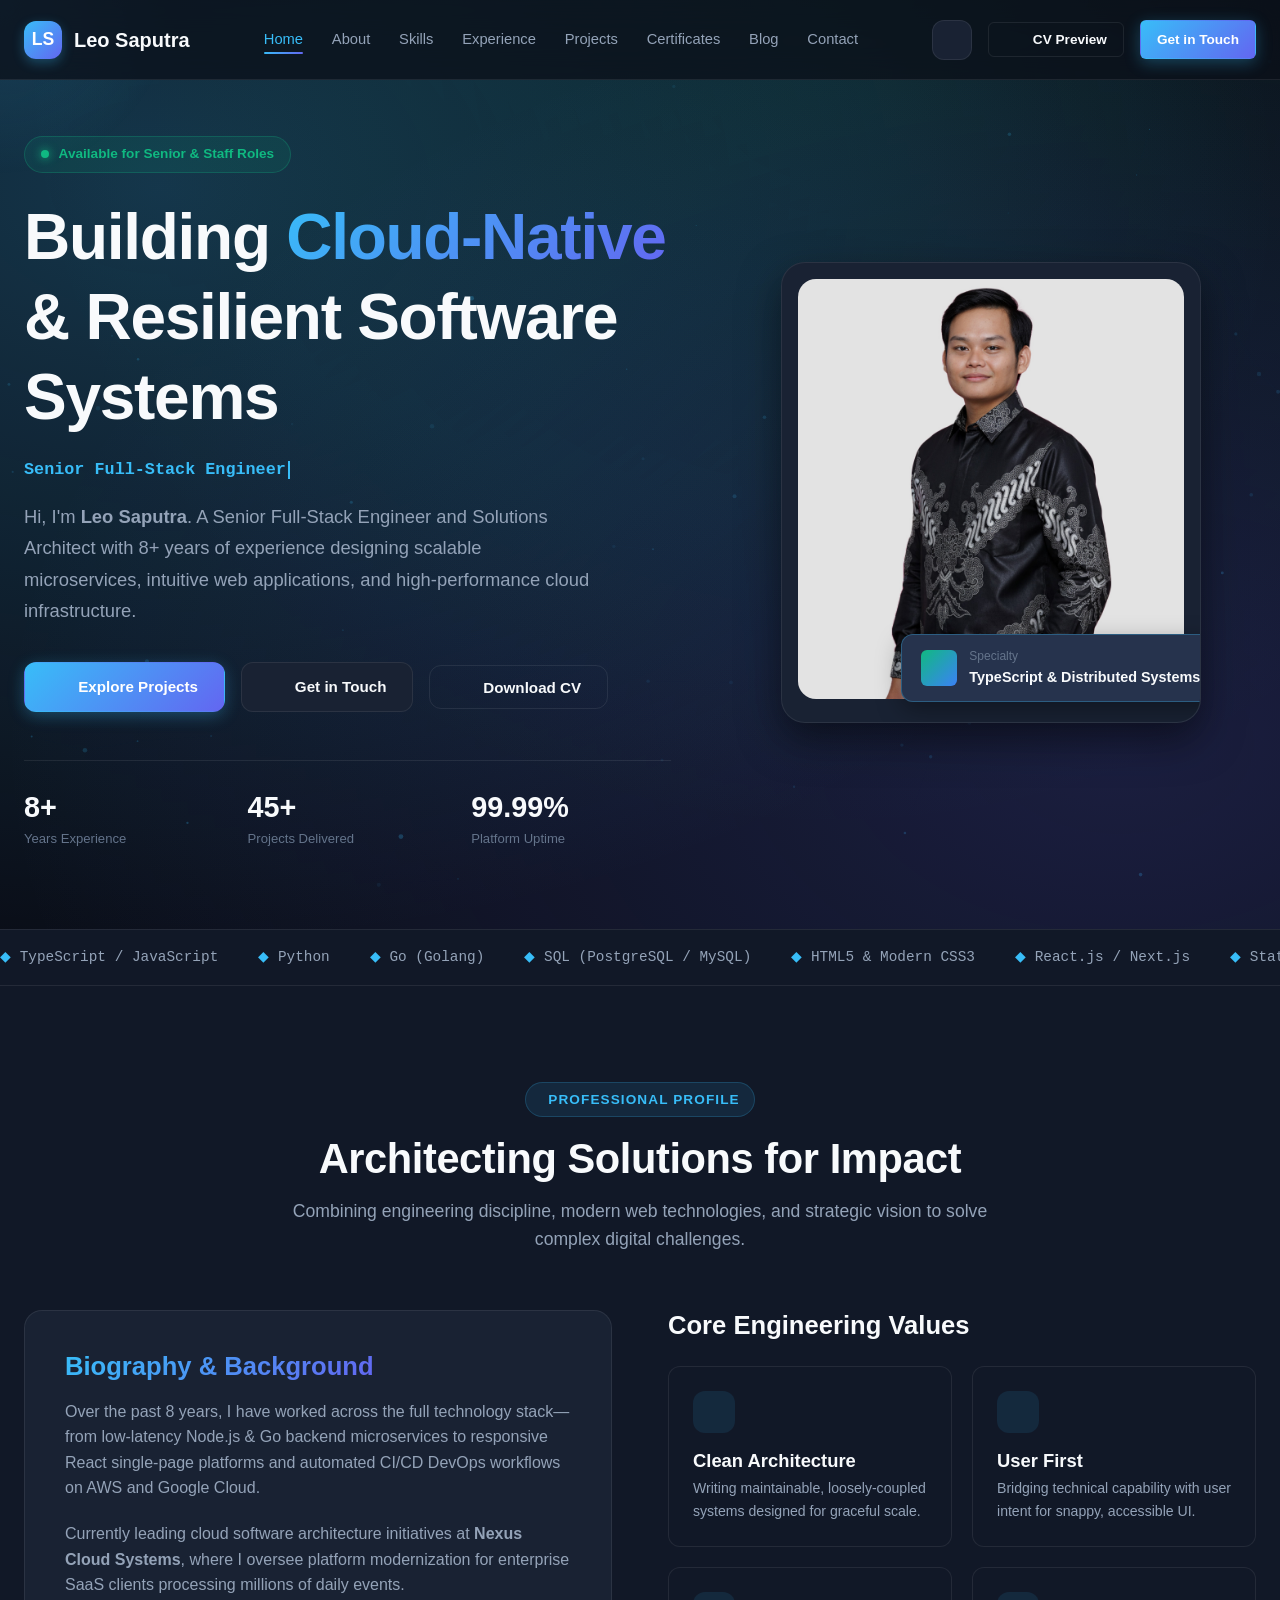
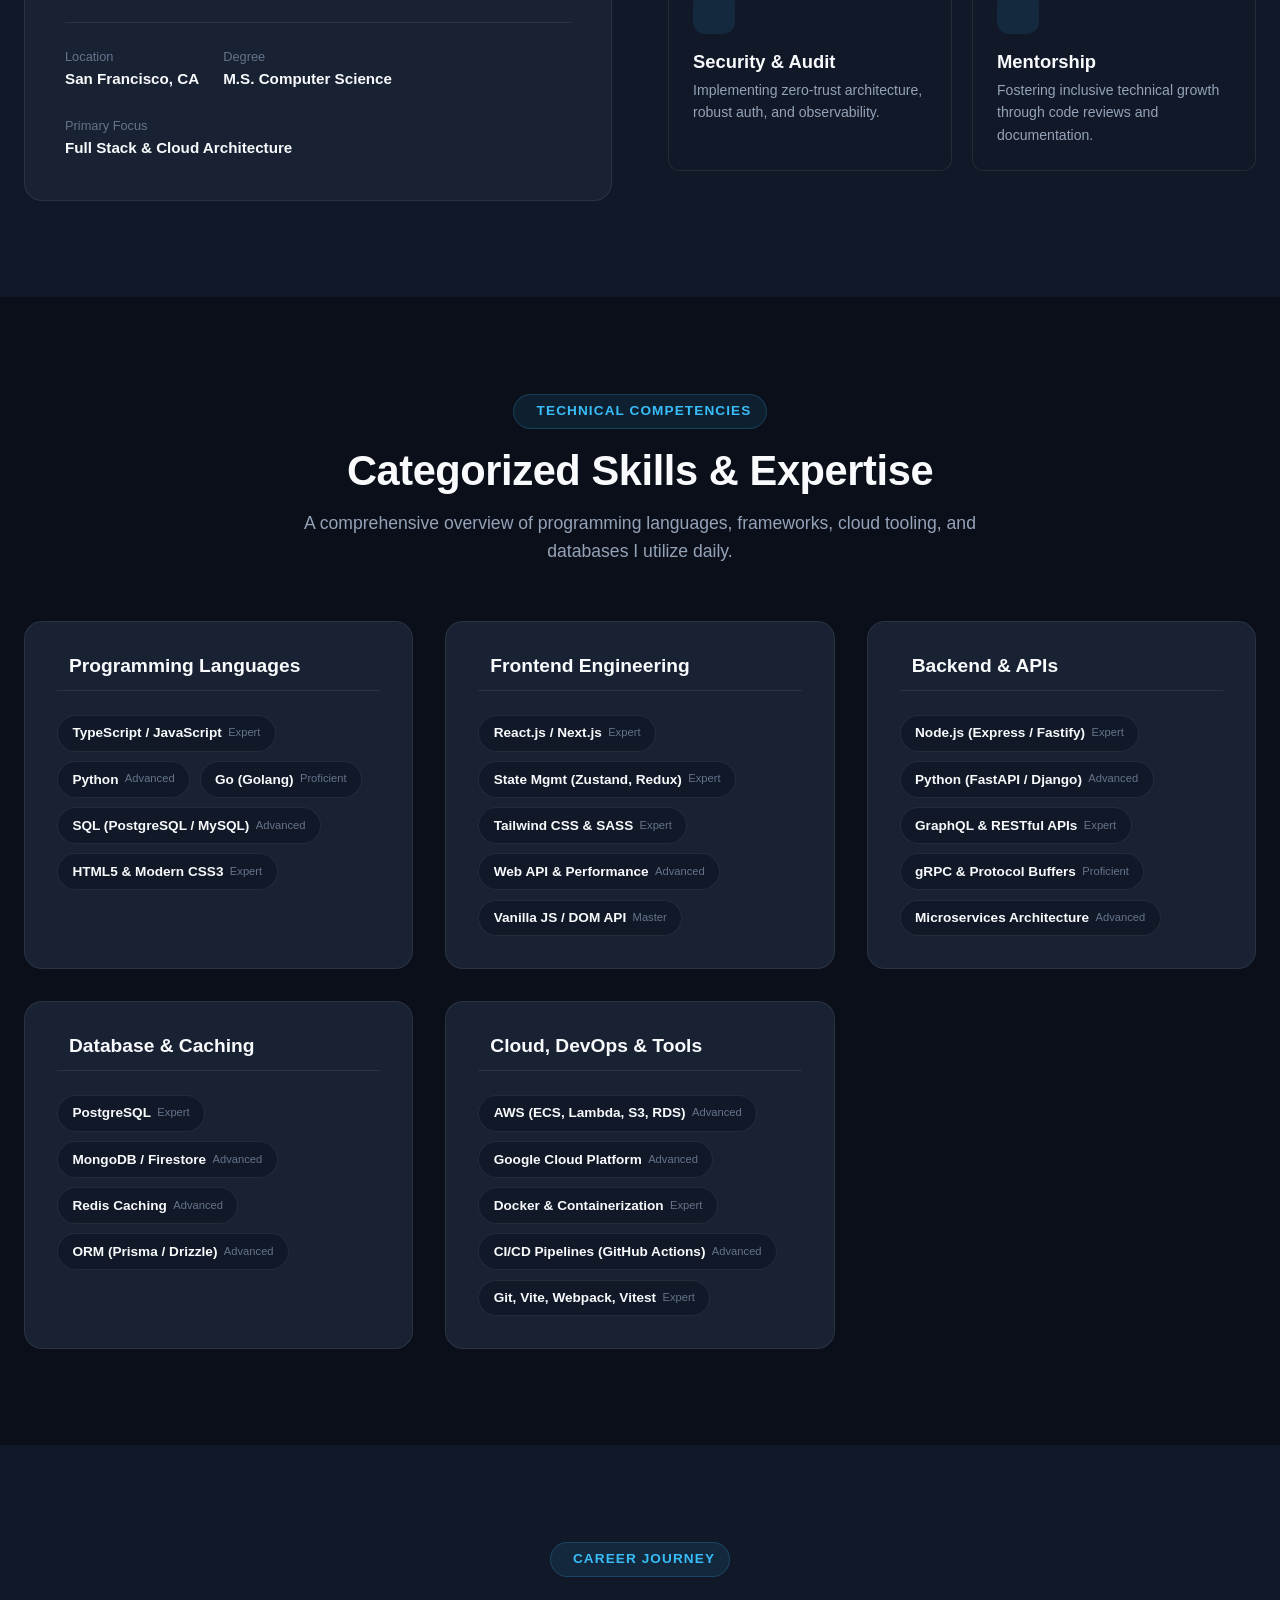
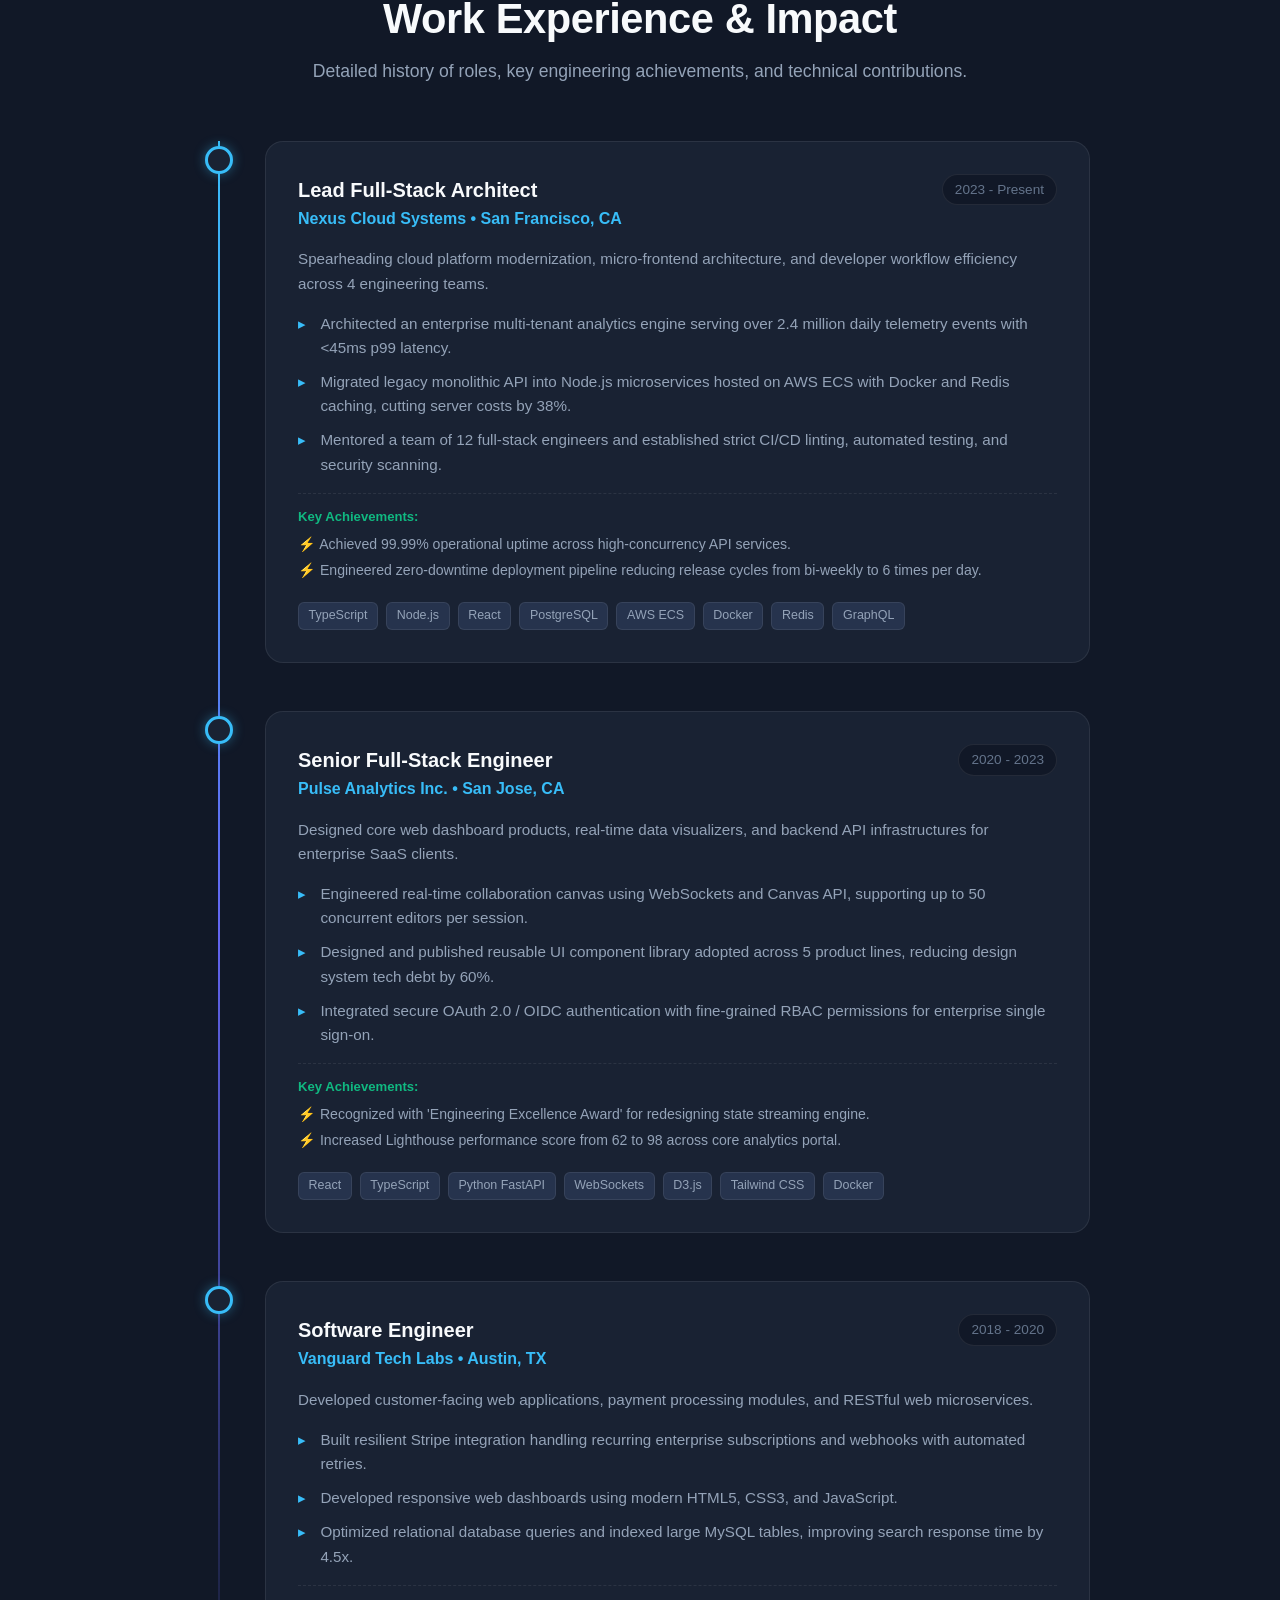
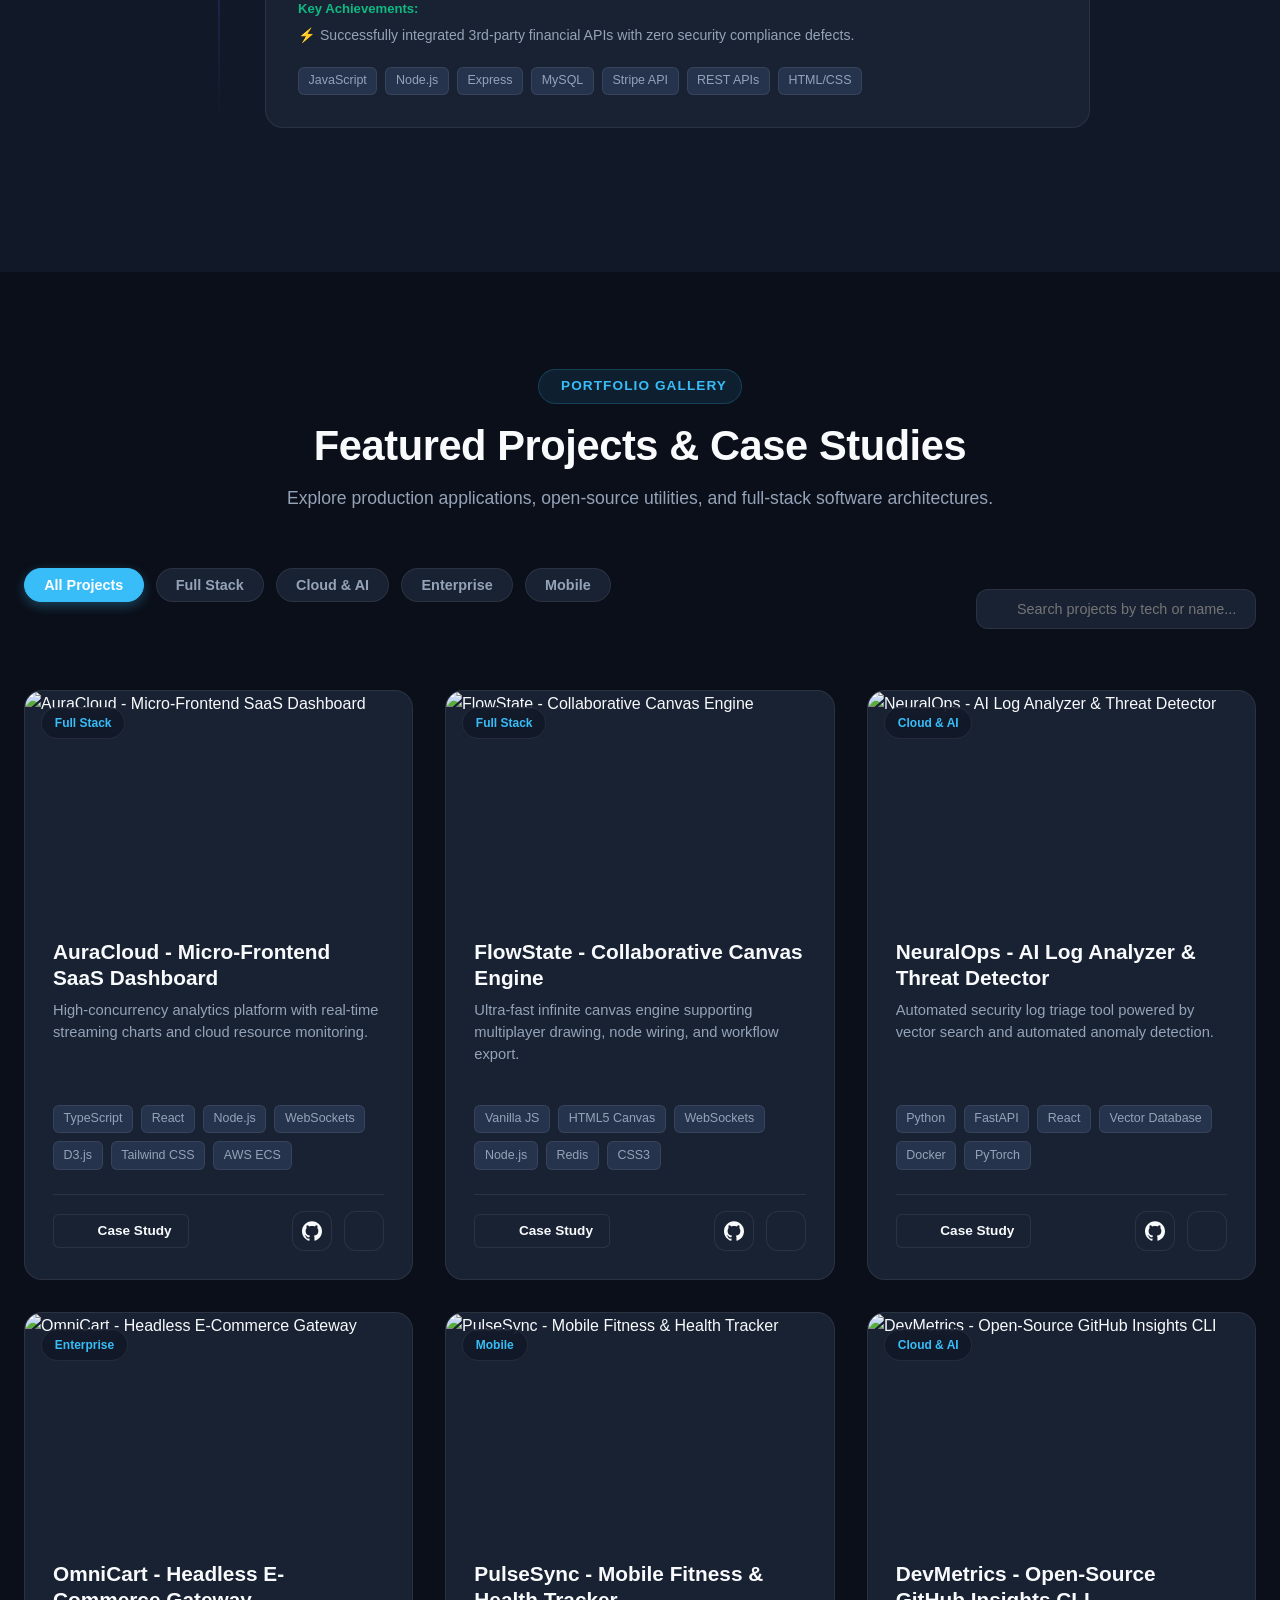
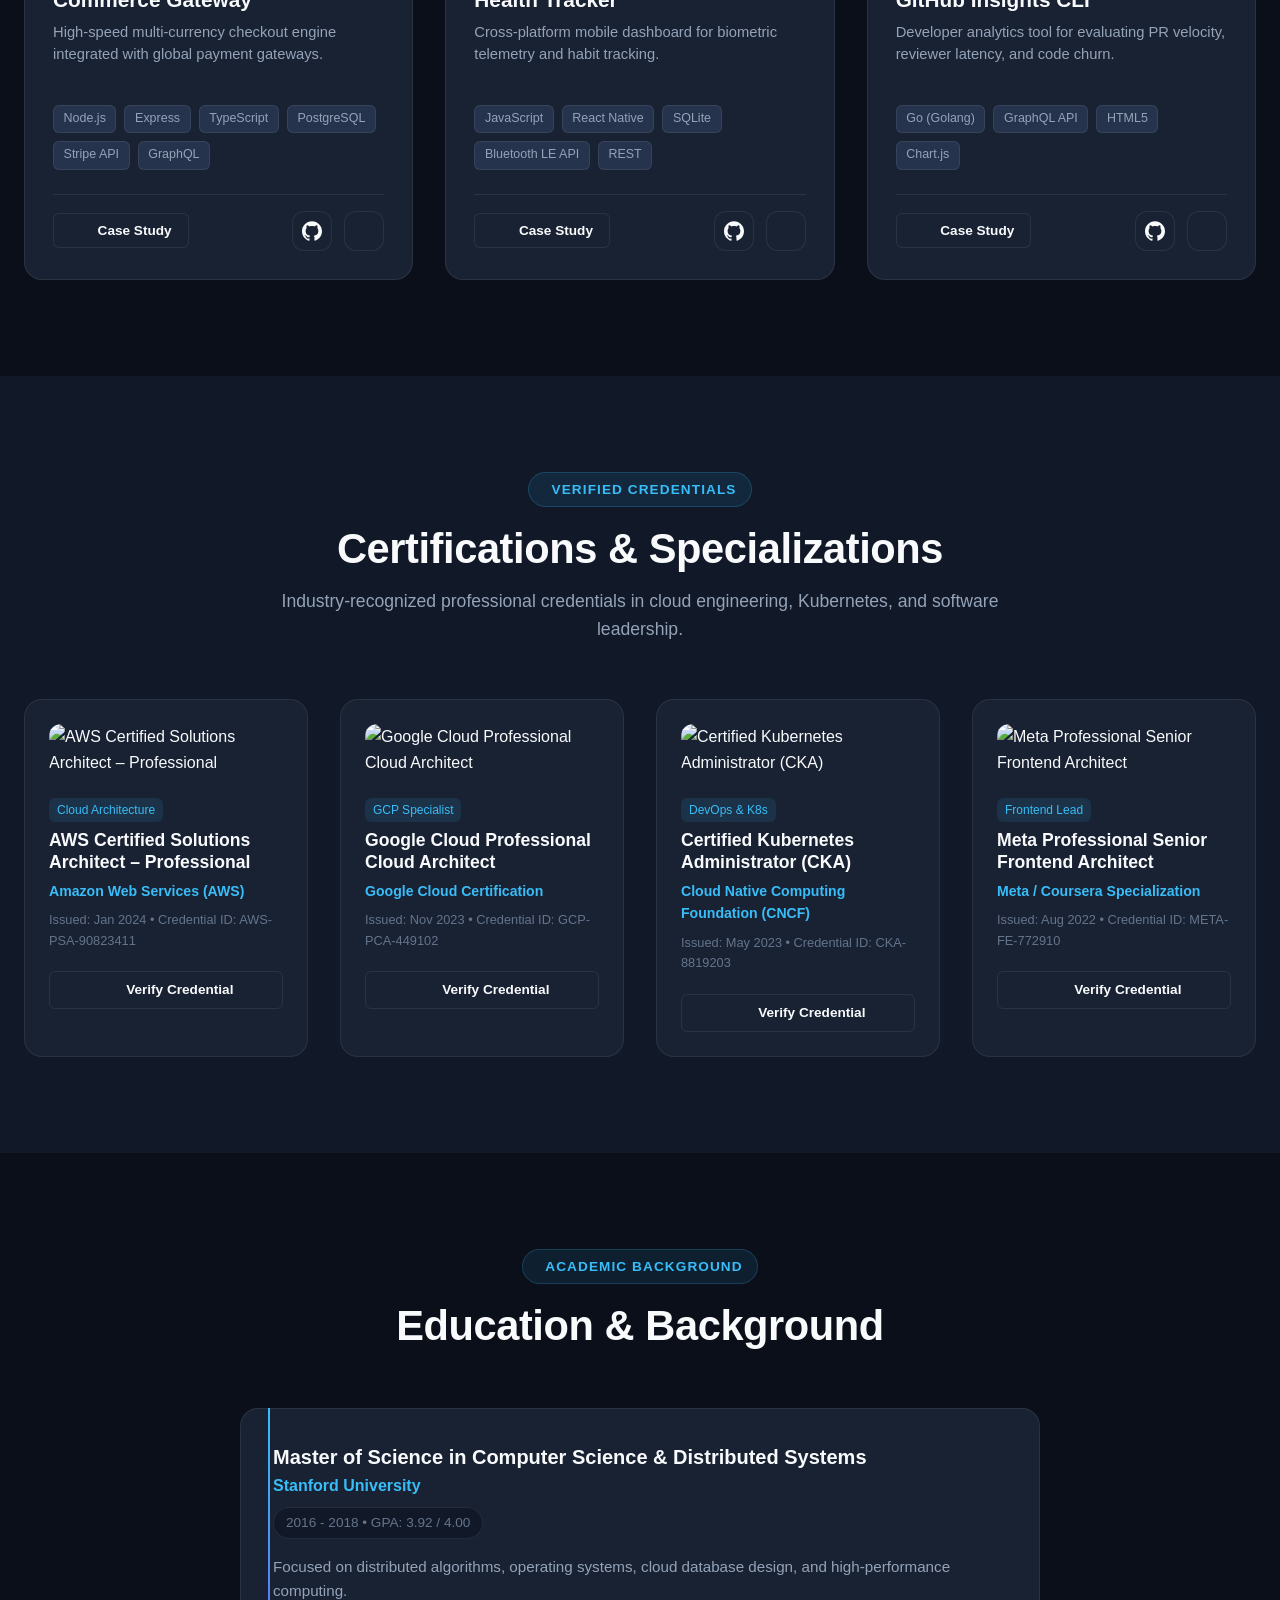
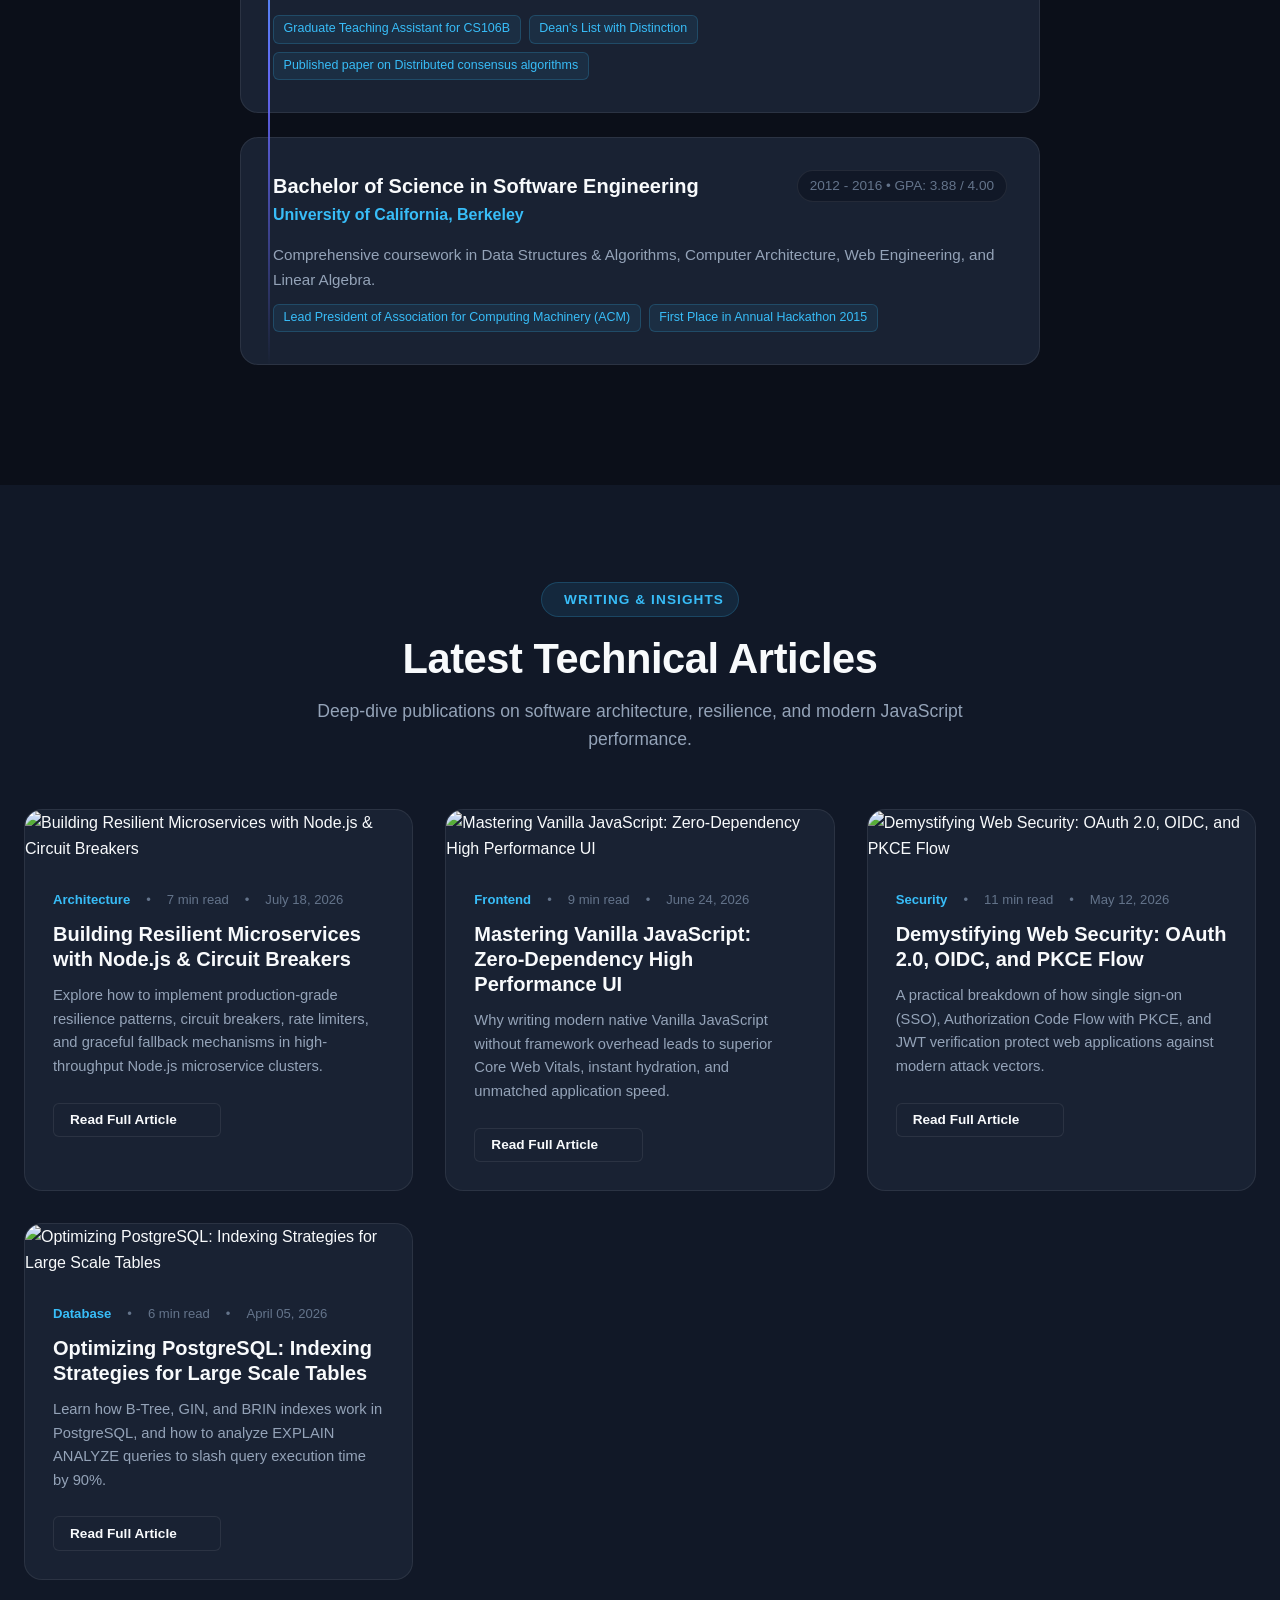
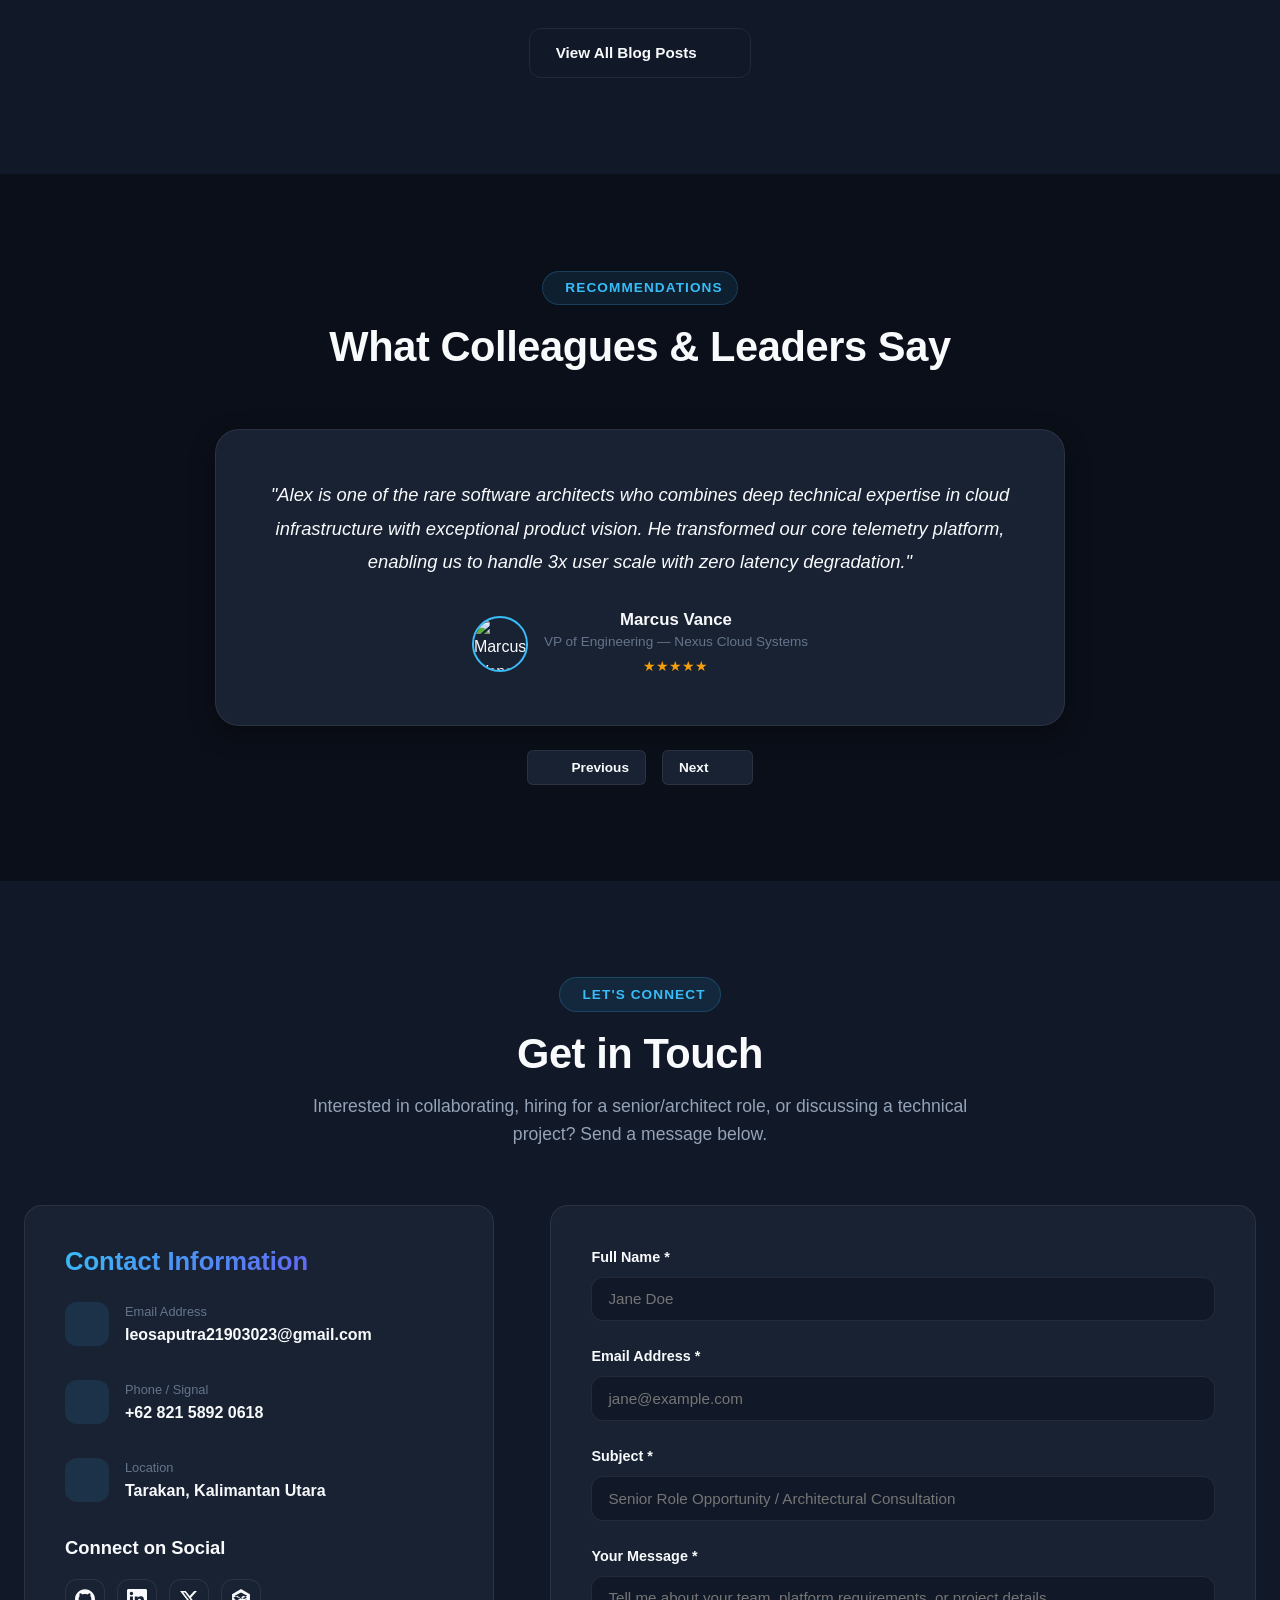
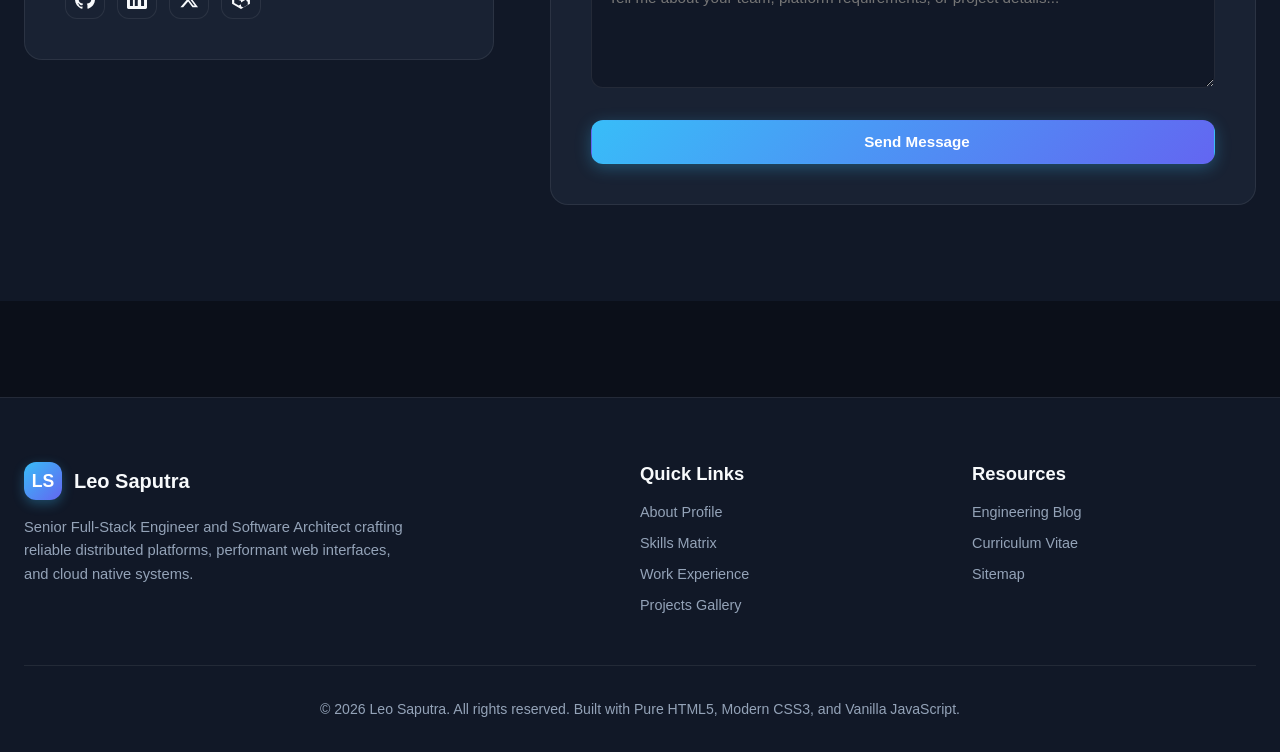
==== commit 6a6111c9: "Add files via upload Fix theme bug." ====
--- a/index.html
+++ b/index.html
@@ -41,8 +41,8 @@
   <script src="https://unpkg.com/lucide@latest"></script>
 
   <!-- Main Stylesheet -->
-  <script type="module" crossorigin src="./assets/app-RhUUYE1d.js"></script>
-  <link rel="stylesheet" crossorigin href="./assets/app-BwnqIrys.css">
+  <script type="module" crossorigin src="./assets/app-BRdNMJn8.js"></script>
+  <link rel="stylesheet" crossorigin href="./assets/app-BFcVzSLK.css">
 </head>
 
 <body>
--- a/assets/app-BFcVzSLK.css
+++ b/assets/app-BFcVzSLK.css
@@ -0,0 +1 @@
+:root{--bg-main: #0b0f19;--bg-surface: #111827;--bg-card: #192233;--bg-card-hover: #212c42;--bg-elevated: #26334d;--bg-modal: #131b2a;--accent-primary: #38bdf8;--accent-primary-hover: #0284c7;--accent-indigo: #6366f1;--accent-emerald: #10b981;--accent-amber: #f59e0b;--accent-rose: #f43f5e;--gradient-brand: linear-gradient(135deg, #38bdf8 0%, #6366f1 100%);--gradient-emerald: linear-gradient(135deg, #10b981 0%, #3b82f6 100%);--gradient-glow: radial-gradient(circle at center, rgba(56, 189, 248, .12) 0%, rgba(11, 15, 25, 0) 70%);--text-primary: #f8fafc;--text-secondary: #94a3b8;--text-muted: #64748b;--text-accent: #38bdf8;--border-subtle: rgba(255, 255, 255, .08);--border-hover: rgba(56, 189, 248, .3);--border-focus: rgba(56, 189, 248, .6);--shadow-sm: 0 2px 8px rgba(0, 0, 0, .2);--shadow-md: 0 8px 24px rgba(0, 0, 0, .35);--shadow-lg: 0 16px 40px rgba(0, 0, 0, .5);--shadow-glow: 0 0 25px rgba(56, 189, 248, .25);--radius-sm: 6px;--radius-md: 12px;--radius-lg: 18px;--radius-xl: 24px;--radius-full: 9999px;--font-family: "Plus Jakarta Sans", -apple-system, BlinkMacSystemFont, "Segoe UI", Roboto, sans-serif;--font-mono: "JetBrains Mono", monospace;--transition-fast: .2s cubic-bezier(.4, 0, .2, 1);--transition-normal: .3s cubic-bezier(.4, 0, .2, 1);--transition-slow: .5s cubic-bezier(.4, 0, .2, 1);--header-height: 80px;--max-width: 1280px}body.light-theme{--bg-main: #f8fafc;--bg-surface: #ffffff;--bg-card: #f1f5f9;--bg-card-hover: #e2e8f0;--bg-elevated: #cbd5e1;--bg-modal: #ffffff;--text-primary: #0f172a;--text-secondary: #334155;--text-muted: #64748b;--text-accent: #0284c7;--border-subtle: rgba(0, 0, 0, .1);--border-hover: rgba(2, 132, 199, .4);--shadow-md: 0 8px 24px rgba(0, 0, 0, .08);--shadow-lg: 0 16px 40px rgba(0, 0, 0, .12)}body.light-theme .navbar{background:#ffffffbf}body.light-theme .navbar.scrolled{background:#ffffffeb}*,*:before,*:after{box-sizing:border-box;margin:0;padding:0}html{scroll-behavior:smooth;font-size:16px}body{font-family:var(--font-family);background-color:var(--bg-main);color:var(--text-primary);line-height:1.6;overflow-x:hidden;-webkit-font-smoothing:antialiased;-moz-osx-font-smoothing:grayscale}#bg-canvas{position:fixed;top:0;left:0;width:100vw;height:100vh;pointer-events:none;z-index:0;opacity:.45}.container{width:100%;max-width:var(--max-width);margin:0 auto;padding:0 1.5rem;position:relative;z-index:1}h1,h2,h3,h4,h5,h6{color:var(--text-primary);font-weight:700;line-height:1.25}h1{font-size:clamp(2.5rem,5vw,4rem);letter-spacing:-.02em}h2{font-size:clamp(1.8rem,3.5vw,2.6rem);letter-spacing:-.01em}h3{font-size:clamp(1.25rem,2vw,1.6rem)}h4{font-size:1.15rem}p{color:var(--text-secondary)}a{color:var(--accent-primary);text-decoration:none;transition:color var(--transition-fast)}a:hover{color:var(--accent-primary-hover)}.gradient-text{background:var(--gradient-brand);-webkit-background-clip:text;-webkit-text-fill-color:transparent;display:inline-block}.section-tag{display:inline-flex;align-items:center;gap:.5rem;font-size:.85rem;font-weight:600;text-transform:uppercase;letter-spacing:.08em;color:var(--accent-primary);background:#38bdf81a;padding:.35rem .9rem;border-radius:var(--radius-full);border:1px solid rgba(56,189,248,.2);margin-bottom:1rem}.section-header{text-align:center;max-width:720px;margin:0 auto 3.5rem}.section-header p{margin-top:.75rem;font-size:1.1rem}.btn{display:inline-flex;align-items:center;justify-content:center;gap:.6rem;font-family:var(--font-family);font-size:.95rem;font-weight:600;padding:.75rem 1.6rem;border-radius:var(--radius-md);cursor:pointer;border:1px solid transparent;transition:all var(--transition-normal);white-space:nowrap;-webkit-user-select:none;user-select:none}.btn i,.btn svg{width:18px;height:18px}.btn-primary{background:var(--gradient-brand);color:#fff;box-shadow:0 4px 16px #38bdf84d}.btn-primary:hover{transform:translateY(-2px);box-shadow:0 8px 24px #38bdf873;color:#fff}.btn-secondary{background:var(--bg-card);color:var(--text-primary);border-color:var(--border-subtle)}.btn-secondary:hover{background:var(--bg-card-hover);border-color:var(--border-hover);color:var(--accent-primary);transform:translateY(-2px)}.btn-outline{background:transparent;color:var(--text-primary);border-color:var(--border-subtle)}.btn-outline:hover{background:var(--bg-card);border-color:var(--accent-primary);color:var(--accent-primary);transform:translateY(-2px)}.btn-sm{padding:.45rem 1rem;font-size:.85rem;border-radius:var(--radius-sm)}.navbar{position:fixed;top:0;left:0;width:100%;height:var(--header-height);z-index:100;transition:all var(--transition-normal);background:#0b0f19bf;backdrop-filter:blur(16px);-webkit-backdrop-filter:blur(16px);border-bottom:1px solid var(--border-subtle)}.navbar.scrolled{height:70px;background:#0b0f19eb;box-shadow:var(--shadow-md)}.nav-container{display:flex;align-items:center;justify-content:space-between;height:100%}.brand-logo{display:flex;align-items:center;gap:.75rem;font-size:1.25rem;font-weight:800;color:var(--text-primary);text-decoration:none}.brand-icon{width:38px;height:38px;border-radius:var(--radius-md);background:var(--gradient-brand);display:flex;align-items:center;justify-content:center;color:#fff;font-weight:800;font-size:1.1rem;box-shadow:0 4px 12px #38bdf84d}.nav-links{display:flex;align-items:center;gap:1.8rem;list-style:none}.nav-link{color:var(--text-secondary);font-size:.92rem;font-weight:500;transition:color var(--transition-fast);position:relative;padding:.4rem 0}.nav-link:hover,.nav-link.active{color:var(--accent-primary)}.nav-link.active:after{content:"";position:absolute;bottom:0;left:0;width:100%;height:2px;background:var(--gradient-brand);border-radius:var(--radius-full)}.nav-actions{display:flex;align-items:center;gap:1rem}.theme-toggle-btn{background:var(--bg-card);border:1px solid var(--border-subtle);color:var(--text-primary);width:40px;height:40px;border-radius:var(--radius-md);display:flex;align-items:center;justify-content:center;cursor:pointer;transition:all var(--transition-fast)}.theme-toggle-btn:hover{background:var(--bg-card-hover);border-color:var(--border-hover);color:var(--accent-primary)}.mobile-menu-btn{display:none;background:transparent;border:none;color:var(--text-primary);font-size:1.5rem;cursor:pointer}.mobile-nav-drawer{position:fixed;top:0;right:-100%;width:80%;max-width:320px;height:100vh;background:var(--bg-surface);z-index:150;padding:2rem 1.5rem;display:flex;flex-direction:column;box-shadow:var(--shadow-lg);transition:right var(--transition-normal);border-left:1px solid var(--border-subtle)}.mobile-nav-drawer.open{right:0}.mobile-nav-header{display:flex;align-items:center;justify-content:space-between;margin-bottom:2rem;padding-bottom:1rem;border-bottom:1px solid var(--border-subtle)}.mobile-nav-links{list-style:none;display:flex;flex-direction:column;gap:1.25rem}.mobile-nav-links a{color:var(--text-primary);font-size:1.1rem;font-weight:600}.drawer-overlay{position:fixed;top:0;left:0;width:100vw;height:100vh;background:#0009;-webkit-backdrop-filter:blur(4px);backdrop-filter:blur(4px);z-index:140;opacity:0;pointer-events:none;transition:opacity var(--transition-normal)}.drawer-overlay.active{opacity:1;pointer-events:auto}.hero-section{padding-top:calc(var(--header-height) + 3.5rem);padding-bottom:5rem;min-height:100vh;display:flex;align-items:center;position:relative}.hero-grid{display:grid;grid-template-columns:1.1fr .9fr;gap:3.5rem;align-items:center}.hero-status-pill{display:inline-flex;align-items:center;gap:.6rem;background:#10b9811a;border:1px solid rgba(16,185,129,.25);padding:.4rem 1rem;border-radius:var(--radius-full);font-size:.85rem;font-weight:600;color:var(--accent-emerald);margin-bottom:1.5rem}.status-dot{width:8px;height:8px;border-radius:50%;background:var(--accent-emerald);box-shadow:0 0 10px var(--accent-emerald);animation:pulseDot 2s infinite}@keyframes pulseDot{0%,to{opacity:1;transform:scale(1)}50%{opacity:.4;transform:scale(1.3)}}.hero-headline{margin-bottom:1.25rem}.hero-subtext{font-size:1.15rem;color:var(--text-secondary);margin-bottom:2.25rem;max-width:580px;line-height:1.7}.hero-cta-group{display:flex;align-items:center;gap:1rem;flex-wrap:wrap;margin-bottom:3rem}.hero-stats-row{display:grid;grid-template-columns:repeat(3,1fr);gap:1.5rem;padding-top:2rem;border-top:1px solid var(--border-subtle)}.stat-item-number{font-size:1.8rem;font-weight:800;color:var(--text-primary);line-height:1}.stat-item-label{font-size:.82rem;color:var(--text-muted);margin-top:.35rem;font-weight:500}.hero-avatar-wrapper{position:relative;display:flex;justify-content:center;align-items:center}.hero-avatar-card{position:relative;width:100%;max-width:420px;border-radius:var(--radius-xl);background:var(--bg-card);border:1px solid var(--border-subtle);padding:1rem;box-shadow:var(--shadow-lg);overflow:hidden}.hero-avatar-img{width:100%;height:420px;object-fit:cover;border-radius:var(--radius-lg);filter:brightness(.95) contrast(1.05)}.avatar-badge-floating{position:absolute;background:var(--bg-elevated);-webkit-backdrop-filter:blur(12px);backdrop-filter:blur(12px);border:1px solid var(--border-hover);padding:.75rem 1.2rem;border-radius:var(--radius-md);display:flex;align-items:center;gap:.75rem;box-shadow:var(--shadow-md);z-index:5}.avatar-badge-2{bottom:20px;right:-20px}.badge-icon{width:36px;height:36px;border-radius:var(--radius-sm);background:var(--gradient-brand);display:flex;align-items:center;justify-content:center;color:#fff}.section-padding{padding:6rem 0}.about-grid{display:grid;grid-template-columns:1fr 1fr;gap:3.5rem;align-items:start}.about-content-card{background:var(--bg-card);border:1px solid var(--border-subtle);border-radius:var(--radius-lg);padding:2.5rem}.about-tabs{display:flex;gap:.5rem;margin-bottom:2rem;border-bottom:1px solid var(--border-subtle);padding-bottom:.75rem}.about-tab-btn{background:transparent;border:none;color:var(--text-muted);font-size:.95rem;font-weight:600;padding:.5rem 1rem;cursor:pointer;border-radius:var(--radius-sm);transition:all var(--transition-fast)}.about-tab-btn:hover,.about-tab-btn.active{color:var(--accent-primary);background:#38bdf81a}.tab-content{display:none}.tab-content.active{display:block}.value-cards-grid{display:grid;grid-template-columns:repeat(2,1fr);gap:1.25rem}.value-card{background:var(--bg-surface);border:1px solid var(--border-subtle);padding:1.5rem;border-radius:var(--radius-md);transition:all var(--transition-normal)}.value-card:hover{border-color:var(--border-hover);transform:translateY(-3px);box-shadow:var(--shadow-md)}.value-card-icon{width:42px;height:42px;border-radius:var(--radius-md);background:#38bdf81a;color:var(--accent-primary);display:flex;align-items:center;justify-content:center;margin-bottom:1rem}.skills-controls{display:flex;justify-content:space-between;align-items:center;flex-wrap:wrap;gap:1rem;margin-bottom:2.5rem}.search-box{position:relative;min-width:280px}.search-input{width:100%;background:var(--bg-card);border:1px solid var(--border-subtle);padding:.7rem 1rem .7rem 2.5rem;border-radius:var(--radius-md);color:var(--text-primary);font-size:.9rem;outline:none;transition:border-color var(--transition-fast)}.search-input:focus{border-color:var(--border-focus)}.search-icon{position:absolute;left:.85rem;top:50%;transform:translateY(-50%);color:var(--text-muted)}.skills-categories-grid{display:grid;grid-template-columns:repeat(auto-fit,minmax(350px,1fr));gap:2rem}.skill-category-card{background:var(--bg-card);border:1px solid var(--border-subtle);border-radius:var(--radius-lg);padding:2rem;transition:border-color var(--transition-normal)}.skill-category-card:hover{border-color:var(--border-hover)}.skill-category-header{display:flex;align-items:center;gap:.75rem;margin-bottom:1.5rem;padding-bottom:.75rem;border-bottom:1px solid var(--border-subtle)}.skill-category-header h3{font-size:1.2rem}.skill-tags{display:flex;flex-wrap:wrap;gap:.6rem}.skill-chip{display:inline-flex;align-items:center;gap:.4rem;background:var(--bg-surface);border:1px solid var(--border-subtle);border-radius:var(--radius-full);padding:.4rem .9rem;font-size:.85rem;font-weight:600;color:var(--text-primary);transition:border-color var(--transition-fast),color var(--transition-fast)}.skill-chip:hover{border-color:var(--border-hover);color:var(--accent-primary)}.chip-badge{font-size:.7rem;font-weight:500;color:var(--text-muted)}.skill-badge{font-size:.75rem;color:var(--accent-primary);background:#38bdf81a;padding:.15rem .5rem;border-radius:var(--radius-sm);font-weight:500}.timeline-toggle-bar{display:flex;justify-content:center;gap:1rem;margin-bottom:3rem}.timeline{position:relative;max-width:900px;margin:0 auto}.timeline:before{content:"";position:absolute;top:0;bottom:0;left:28px;width:2px;background:linear-gradient(to bottom,var(--accent-primary),var(--accent-indigo),transparent)}.timeline-item{position:relative;padding-left:75px;margin-bottom:3rem}.timeline-dot{position:absolute;left:15px;top:5px;width:28px;height:28px;border-radius:50%;background:var(--bg-card);border:3px solid var(--accent-primary);display:flex;align-items:center;justify-content:center;z-index:2;box-shadow:0 0 12px #38bdf866}.timeline-card{background:var(--bg-card);border:1px solid var(--border-subtle);border-radius:var(--radius-lg);padding:2rem;transition:all var(--transition-normal)}.timeline-card:hover{border-color:var(--border-hover);transform:translate(4px);box-shadow:var(--shadow-md)}.timeline-header{display:flex;justify-content:space-between;align-items:flex-start;flex-wrap:wrap;gap:.5rem;margin-bottom:1rem}.timeline-role{font-size:1.25rem;color:var(--text-primary);font-weight:700}.timeline-company{color:var(--accent-primary);font-weight:600}.timeline-period{font-size:.85rem;color:var(--text-muted);background:var(--bg-surface);padding:.25rem .75rem;border-radius:var(--radius-full);border:1px solid var(--border-subtle)}.timeline-list{list-style:none;margin:1rem 0}.timeline-list li{position:relative;padding-left:1.4rem;margin-bottom:.6rem;color:var(--text-secondary);font-size:.95rem}.timeline-list li:before{content:"▸";position:absolute;left:0;color:var(--accent-primary)}.tech-tags{display:flex;flex-wrap:wrap;gap:.5rem;margin-top:1.25rem}.tech-tag{font-size:.78rem;background:var(--bg-elevated);color:var(--text-secondary);padding:.2rem .6rem;border-radius:var(--radius-sm);border:1px solid var(--border-subtle)}.projects-filter-bar{display:flex;justify-content:center;align-items:center;gap:.75rem;flex-wrap:wrap;margin-bottom:3rem}.filter-btn{background:var(--bg-card);border:1px solid var(--border-subtle);color:var(--text-secondary);padding:.5rem 1.2rem;border-radius:var(--radius-full);font-size:.9rem;font-weight:600;cursor:pointer;transition:all var(--transition-fast)}.filter-btn:hover,.filter-btn.active{background:var(--accent-primary);color:#fff;border-color:var(--accent-primary);box-shadow:0 4px 12px #38bdf84d}.projects-grid{display:grid;grid-template-columns:repeat(auto-fill,minmax(360px,1fr));gap:2rem}.project-card{position:relative;background:var(--bg-card);border:1px solid var(--border-subtle);border-radius:var(--radius-lg);overflow:hidden;transition:all var(--transition-normal);display:flex;flex-direction:column}.project-card:hover{transform:translateY(-6px);border-color:var(--border-hover);box-shadow:var(--shadow-lg)}.project-img-wrapper{position:relative;width:100%;height:220px;overflow:hidden}.project-img{width:100%;height:100%;object-fit:cover;transition:transform var(--transition-slow)}.project-card:hover .project-img{transform:scale(1.06)}.project-category-badge{position:absolute;top:1rem;left:1rem;background:#111827d9;-webkit-backdrop-filter:blur(8px);backdrop-filter:blur(8px);color:var(--accent-primary);font-size:.75rem;font-weight:600;padding:.35rem .8rem;border-radius:var(--radius-full);border:1px solid var(--border-subtle)}.project-body{padding:1.75rem;display:flex;flex-direction:column;flex-grow:1}.project-title{font-size:1.3rem;margin-bottom:.5rem}.project-subtitle{font-size:.92rem;color:var(--text-secondary);margin-bottom:1.25rem;line-height:1.5;flex-grow:1}.project-footer{display:flex;align-items:center;justify-content:space-between;margin-top:1.5rem;padding-top:1rem;border-top:1px solid var(--border-subtle)}.project-links{display:flex;gap:.75rem}.certs-grid{display:grid;grid-template-columns:repeat(auto-fit,minmax(280px,1fr));gap:2rem}.cert-card{background:var(--bg-card);border:1px solid var(--border-subtle);border-radius:var(--radius-lg);padding:1.5rem;transition:all var(--transition-normal)}.cert-card:hover{border-color:var(--border-hover);transform:translateY(-4px);box-shadow:var(--shadow-md)}.cert-thumb{width:100%;height:160px;object-fit:cover;border-radius:var(--radius-md);margin-bottom:1.25rem}.cert-title{font-size:1.1rem;margin-bottom:.35rem}.cert-issuer{font-size:.88rem;color:var(--accent-primary);font-weight:600}.cert-meta{font-size:.8rem;color:var(--text-muted);margin-top:.5rem}.blog-grid{display:grid;grid-template-columns:repeat(auto-fit,minmax(340px,1fr));gap:2rem}.blog-card{background:var(--bg-card);border:1px solid var(--border-subtle);border-radius:var(--radius-lg);overflow:hidden;transition:all var(--transition-normal)}.blog-card:hover{transform:translateY(-4px);border-color:var(--border-hover)}.blog-img{width:100%;height:200px;object-fit:cover}.blog-body{padding:1.75rem}.blog-meta{display:flex;align-items:center;gap:1rem;font-size:.82rem;color:var(--text-muted);margin-bottom:.75rem}.blog-title{font-size:1.25rem;margin-bottom:.75rem}.blog-summary{font-size:.92rem;color:var(--text-secondary);margin-bottom:1.5rem}.testimonials-slider{max-width:850px;margin:0 auto;position:relative}.testimonial-card{background:var(--bg-card);border:1px solid var(--border-subtle);border-radius:var(--radius-xl);padding:3rem;text-align:center;box-shadow:var(--shadow-md)}.quote-icon{font-size:2.5rem;color:var(--accent-primary);opacity:.5;margin-bottom:1rem}.testimonial-text{font-size:1.15rem;font-style:italic;color:var(--text-primary);margin-bottom:2rem;line-height:1.8}.testimonial-author{display:flex;align-items:center;justify-content:center;gap:1rem}.author-avatar{width:56px;height:56px;border-radius:50%;object-fit:cover;border:2px solid var(--accent-primary)}.author-info h4{font-size:1.05rem}.author-info p{font-size:.85rem;color:var(--text-muted)}.contact-grid{display:grid;grid-template-columns:.8fr 1.2fr;gap:3.5rem;align-items:start}.contact-info-card{background:var(--bg-card);border:1px solid var(--border-subtle);border-radius:var(--radius-lg);padding:2.5rem}.contact-item{display:flex;align-items:flex-start;gap:1rem;margin-bottom:2rem}.contact-icon-box{width:44px;height:44px;border-radius:var(--radius-md);background:#38bdf81a;color:var(--accent-primary);display:flex;align-items:center;justify-content:center;flex-shrink:0}.contact-form-card{background:var(--bg-card);border:1px solid var(--border-subtle);border-radius:var(--radius-lg);padding:2.5rem}.form-group{margin-bottom:1.5rem}.form-label{display:block;font-size:.9rem;font-weight:600;color:var(--text-primary);margin-bottom:.5rem}.form-control{width:100%;background:var(--bg-surface);border:1px solid var(--border-subtle);border-radius:var(--radius-md);padding:.8rem 1rem;color:var(--text-primary);font-family:var(--font-family);font-size:.95rem;outline:none;transition:border-color var(--transition-fast)}.form-control:focus{border-color:var(--border-focus)}.form-control.error{border-color:var(--accent-rose)}.form-error-text{font-size:.8rem;color:var(--accent-rose);margin-top:.35rem;display:none}.form-error-text.active{display:block}.modal-backdrop{position:fixed;top:0;left:0;width:100vw;height:100vh;background:#000000bf;-webkit-backdrop-filter:blur(10px);backdrop-filter:blur(10px);z-index:200;display:flex;align-items:center;justify-content:center;padding:1.5rem;opacity:0;pointer-events:none;transition:opacity var(--transition-normal)}.modal-backdrop.active{opacity:1;pointer-events:auto}.modal-content-box{background:var(--bg-modal);border:1px solid var(--border-hover);border-radius:var(--radius-xl);max-width:800px;width:100%;max-height:90vh;overflow-y:auto;position:relative;box-shadow:var(--shadow-lg);padding:2.5rem;transform:scale(.95);transition:transform var(--transition-normal)}.modal-backdrop.active .modal-content-box{transform:scale(1)}.modal-close-btn{position:absolute;top:1.5rem;right:1.5rem;background:var(--bg-card);border:1px solid var(--border-subtle);color:var(--text-primary);width:36px;height:36px;border-radius:50%;cursor:pointer;display:flex;align-items:center;justify-content:center;transition:all var(--transition-fast)}.modal-close-btn:hover{background:var(--accent-rose);color:#fff}.toast-container{position:fixed;bottom:2rem;right:2rem;z-index:300;display:flex;flex-direction:column;gap:.75rem}.toast{background:var(--bg-card);border:1px solid var(--accent-emerald);color:var(--text-primary);padding:1rem 1.5rem;border-radius:var(--radius-md);box-shadow:var(--shadow-lg);display:flex;align-items:center;gap:.75rem;animation:slideInRight .3s forwards}@keyframes slideInRight{0%{transform:translate(100%);opacity:0}to{transform:translate(0);opacity:1}}.code-block-wrapper{background:#0d1117;border:1px solid var(--border-subtle);border-radius:var(--radius-md);padding:1.25rem;margin:1.5rem 0;overflow-x:auto}.code-block-wrapper pre{font-family:var(--font-mono);font-size:.88rem;color:#c9d1d9}.footer{background:var(--bg-surface);border-top:1px solid var(--border-subtle);padding:4rem 0 2rem;margin-top:6rem}.footer-grid{display:grid;grid-template-columns:2fr 1fr 1fr;gap:3rem;margin-bottom:3rem}.footer-socials{display:flex;gap:.75rem;margin-top:1.25rem}.social-icon-btn{width:40px;height:40px;border-radius:var(--radius-md);background:var(--bg-card);border:1px solid var(--border-subtle);color:var(--text-primary);display:flex;align-items:center;justify-content:center;transition:all var(--transition-fast)}.social-icon-btn:hover{background:var(--gradient-brand);color:#fff;border-color:transparent;transform:translateY(-3px)}.footer-bottom{text-align:center;padding-top:2rem;border-top:1px solid var(--border-subtle);font-size:.88rem;color:var(--text-muted)}@media(max-width:1024px){.hero-grid,.about-grid,.contact-grid{grid-template-columns:1fr;gap:2.5rem}.hero-avatar-wrapper{order:-1}}@media(max-width:768px){.nav-links,.nav-actions .btn{display:none}.mobile-menu-btn{display:block}.skills-categories-grid,.projects-grid,.blog-grid,.footer-grid{grid-template-columns:1fr}.hero-stats-row{grid-template-columns:1fr 1fr}.value-cards-grid{grid-template-columns:1fr}}.hero-section{overflow:hidden}.hero-section:before{content:"";position:absolute;top:-25%;right:-25%;bottom:-25%;left:-25%;background:radial-gradient(ellipse at 25% 30%,rgba(56,189,248,.22),transparent 55%),radial-gradient(ellipse at 75% 70%,rgba(99,102,241,.18),transparent 55%),radial-gradient(ellipse at 60% 20%,rgba(16,185,129,.1),transparent 50%);animation:heroGlow 14s ease-in-out infinite alternate;z-index:0;pointer-events:none}.hero-section .container{position:relative;z-index:1}@keyframes heroGlow{0%{transform:translate3d(-2%,-2%,0) scale(1)}to{transform:translate3d(2%,3%,0) scale(1.15)}}#scroll-progress{position:fixed;top:0;left:0;height:3px;width:0;background:var(--gradient-brand);z-index:400}#back-to-top{position:fixed;right:1.75rem;bottom:1.75rem;width:44px;height:44px;border-radius:50%;background:var(--bg-card);border:1px solid var(--border-hover);color:var(--accent-primary);display:flex;align-items:center;justify-content:center;cursor:pointer;z-index:250;opacity:0;transform:translateY(12px);pointer-events:none;transition:opacity var(--transition-fast),transform var(--transition-fast);box-shadow:var(--shadow-md)}#back-to-top.show{opacity:1;transform:translateY(0);pointer-events:auto}#back-to-top:hover{border-color:var(--border-focus)}.project-card{perspective:900px}.project-img-wrapper{transform-style:preserve-3d;transition:transform .25s ease-out;will-change:transform}.hero-typewriter{font-size:1.05rem;font-weight:700;color:var(--accent-primary);margin-bottom:1.1rem;min-height:1.6rem;font-family:var(--font-mono)}.typed-caret{display:inline-block;width:2px;height:1.05em;background:var(--accent-primary);vertical-align:text-bottom;margin-left:2px;animation:caretBlink .85s step-end infinite}@keyframes caretBlink{0%,to{opacity:1}50%{opacity:0}}@media(prefers-reduced-motion:reduce){.hero-section:before,.status-dot,.typed-caret,.marquee-track{animation:none}.project-img-wrapper{transition:none}}.marquee{overflow:hidden;background:var(--bg-surface);border-top:1px solid var(--border-subtle);border-bottom:1px solid var(--border-subtle);padding:1rem 0}.marquee-track{display:flex;width:max-content;animation:marqueeScroll 32s linear infinite}.marquee-segment{display:flex;align-items:center;gap:2.5rem;padding-right:2.5rem}.marquee-chip{font-family:var(--font-mono);font-size:.9rem;color:var(--text-secondary);white-space:nowrap}.marquee-chip:before{content:"◆ ";color:var(--accent-primary)}@keyframes marqueeScroll{0%{transform:translate(0)}to{transform:translate(-50%)}}#cursor-glow{position:fixed;top:0;left:0;width:400px;height:400px;margin:-200px 0 0 -200px;border-radius:50%;background:radial-gradient(circle,rgba(56,189,248,.14),transparent 62%);pointer-events:none;z-index:2}.project-card:before{content:"";position:absolute;top:0;right:0;bottom:0;left:0;z-index:1;background:radial-gradient(260px circle at var(--mx, 50%) var(--my, 50%),rgba(56,189,248,.16),transparent 60%);opacity:0;transition:opacity .3s;pointer-events:none}.project-card:hover:before{opacity:1}
